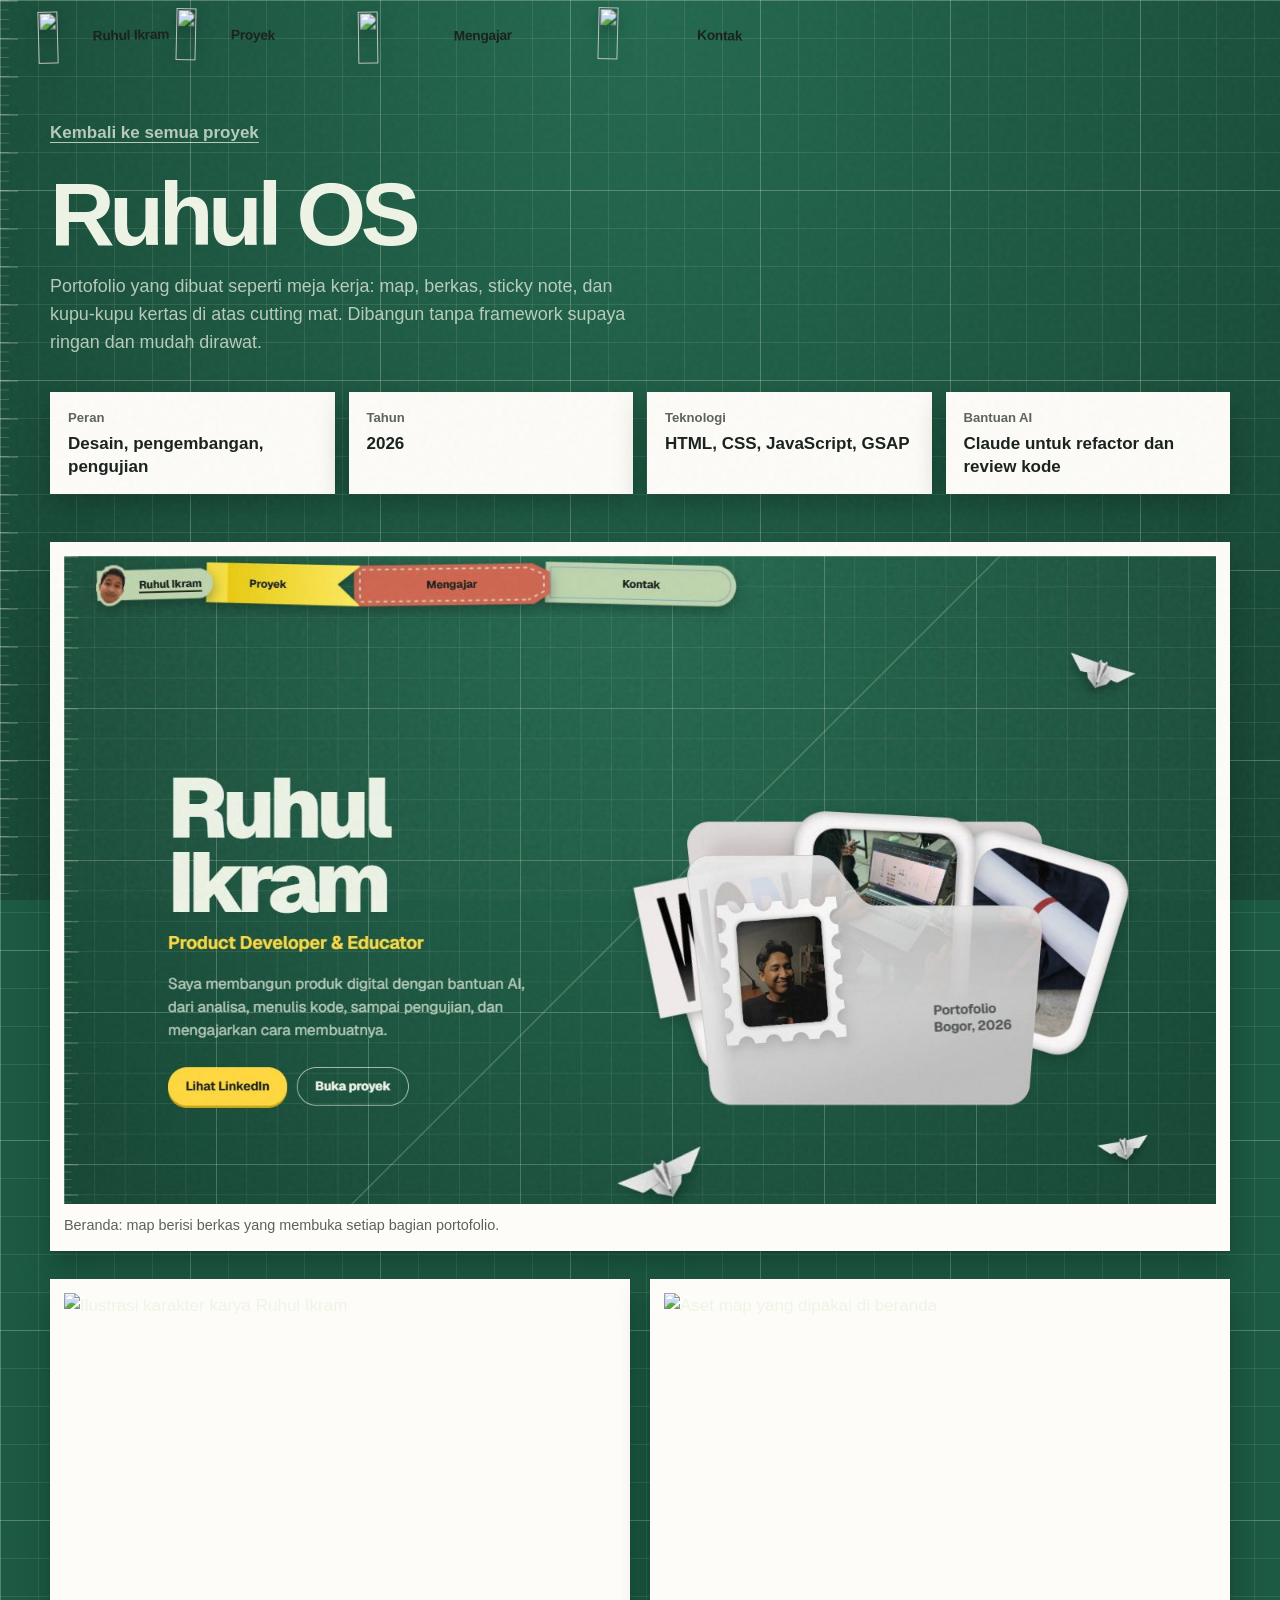
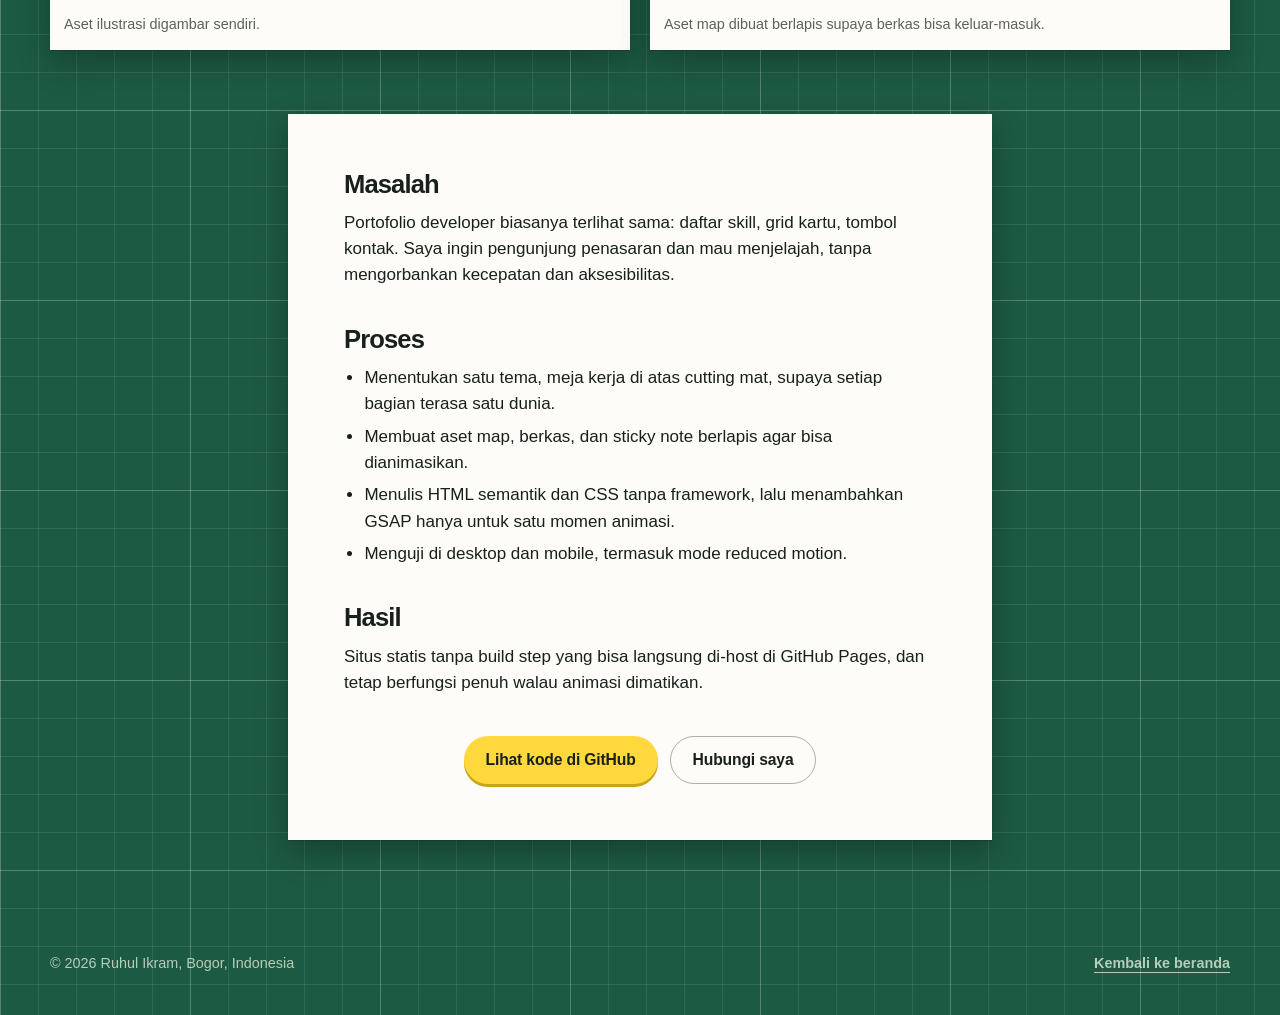
==== projects/ruhul-os.html @ aa8a931b "feat: redesign portfolio as green cutting-mat desk Indonesian copy, Product Developer & Educator pos" ====
<!doctype html>
<html lang="id">

<!--
  TEMPLATE HALAMAN PROYEK
  Untuk proyek baru: salin file ini jadi projects/nama-proyek.html, lalu ganti
  judul, fakta, media, dan cerita. Video: pakai iframe YouTube (contoh di bawah).
-->

<head>
  <meta charset="utf-8" />
  <meta name="viewport" content="width=device-width, initial-scale=1" />
  <title>Ruhul OS | Ruhul Ikram</title>
  <meta name="description"
    content="Studi kasus Ruhul OS: portofolio berbentuk meja kerja interaktif, dibangun tanpa framework." />
  <meta name="theme-color" content="#1d5a43" />
  <link rel="canonical" href="https://ruhulikram.github.io/porto-ruhul/projects/ruhul-os.html" />
  <link rel="preload" href="../assets/fonts/geist-latin.woff2" as="font" type="font/woff2" crossorigin />
  <link rel="icon" type="image/webp" href="../assets/images/folder-ui/stamp.webp" />
  <link rel="stylesheet" href="../css/style.css" />
</head>

<body>
  <a class="skip-link" href="#main-content">Lewati ke konten</a>
  <div class="site-noise" aria-hidden="true"></div>

  <header class="site-header" id="siteHeader">
    <nav class="snote-stack" aria-label="Navigasi utama">
      <a class="snote-link snote-link--identity" href="../index.html">
        <img src="../assets/images/snote/snote-1.webp" alt="" width="488" height="172" />
        <span class="snote-label">Ruhul Ikram</span>
      </a>
      <a class="snote-link snote-link--journey" href="../index.html#proyek">
        <img src="../assets/images/snote/snote-2.webp" alt="" width="544" height="147" />
        <span class="snote-label">Proyek</span>
      </a>
      <a class="snote-link snote-link--work" href="../index.html#mengajar">
        <img src="../assets/images/snote/snote-3.webp" alt="" width="600" height="125" />
        <span class="snote-label">Mengajar</span>
      </a>
      <a class="snote-link snote-link--contact" href="../index.html#kontak">
        <img src="../assets/images/snote/snote-4.webp" alt="" width="599" height="128" />
        <span class="snote-label">Kontak</span>
      </a>
    </nav>
  </header>

  <main id="main-content" class="case">
    <div class="container">
      <a class="case-back" href="../index.html#proyek">Kembali ke semua proyek</a>

      <h1 class="case-title">Ruhul OS</h1>
      <p class="case-lead">
        Portofolio yang dibuat seperti meja kerja: map, berkas, sticky note, dan
        kupu-kupu kertas di atas cutting mat. Dibangun tanpa framework supaya
        ringan dan mudah dirawat.
      </p>

      <dl class="case-facts">
        <div>
          <dt>Peran</dt>
          <dd>Desain, pengembangan, pengujian</dd>
        </div>
        <div>
          <dt>Tahun</dt>
          <dd>2026</dd>
        </div>
        <div>
          <dt>Teknologi</dt>
          <dd>HTML, CSS, JavaScript, GSAP</dd>
        </div>
        <div>
          <dt>Bantuan AI</dt>
          <dd>Claude untuk refactor dan review kode</dd>
        </div>
      </dl>

      <!-- Video showcase. Ganti <img> dengan iframe YouTube, contoh:
      <iframe src="https://www.youtube-nocookie.com/embed/VIDEO_ID" title="Video showcase Ruhul OS"
        allow="accelerometer; autoplay; encrypted-media; picture-in-picture" allowfullscreen loading="lazy"></iframe>
      -->
      <figure class="case-media">
        <img src="../assets/images/projects/ruhul-os.jpg" alt="Beranda Ruhul OS dengan map interaktif di atas cutting mat"
          width="1440" height="900" />
        <figcaption>Beranda: map berisi berkas yang membuka setiap bagian portofolio.</figcaption>
      </figure>

      <!-- Mockup tambahan: salin <figure> di bawah sesuai kebutuhan. -->
      <div class="case-gallery">
        <figure class="case-media">
          <img src="../assets/images/projects/photo-utama.webp" alt="Ilustrasi karakter karya Ruhul Ikram" width="1200"
            height="1200" loading="lazy" />
          <figcaption>Aset ilustrasi digambar sendiri.</figcaption>
        </figure>
        <figure class="case-media">
          <img src="../assets/images/folder-ui/folder-front.webp" alt="Aset map yang dipakai di beranda" width="892"
            height="626" loading="lazy" />
          <figcaption>Aset map dibuat berlapis supaya berkas bisa keluar-masuk.</figcaption>
        </figure>
      </div>

      <article class="case-story">
        <h2>Masalah</h2>
        <p>
          Portofolio developer biasanya terlihat sama: daftar skill, grid kartu,
          tombol kontak. Saya ingin pengunjung penasaran dan mau menjelajah,
          tanpa mengorbankan kecepatan dan aksesibilitas.
        </p>

        <h2>Proses</h2>
        <ul>
          <li>Menentukan satu tema, meja kerja di atas cutting mat, supaya setiap bagian terasa satu dunia.</li>
          <li>Membuat aset map, berkas, dan sticky note berlapis agar bisa dianimasikan.</li>
          <li>Menulis HTML semantik dan CSS tanpa framework, lalu menambahkan GSAP hanya untuk satu momen animasi.</li>
          <li>Menguji di desktop dan mobile, termasuk mode reduced motion.</li>
        </ul>

        <h2>Hasil</h2>
        <p>
          Situs statis tanpa build step yang bisa langsung di-host di GitHub
          Pages, dan tetap berfungsi penuh walau animasi dimatikan.
        </p>

        <div class="case-actions">
          <a class="button button--primary" href="https://github.com/ruhulikram/porto-ruhul" target="_blank"
            rel="noopener noreferrer">Lihat kode di GitHub</a>
          <a class="button button--ghost-ink" href="../index.html#kontak">Hubungi saya</a>
        </div>
      </article>
    </div>
  </main>

  <footer class="site-footer">
    <div class="container footer-row">
      <p>&copy; 2026 Ruhul Ikram, Bogor, Indonesia</p>
      <a href="../index.html">Kembali ke beranda</a>
    </div>
  </footer>
</body>

</html>
---- css/style.css ----
@font-face {
  font-family: "Geist";
  src: url("../assets/fonts/geist-latin.woff2") format("woff2");
  font-style: normal;
  font-weight: 400 900;
  font-display: swap;
}

/* One theme: everything sits on a green self-healing cutting mat. */
:root {
  --mat: #1d5a43;
  --mat-deep: #164735;
  --mat-line: rgba(226, 240, 214, 0.1);
  --mat-line-strong: rgba(226, 240, 214, 0.2);
  --chalk: #eef4e6;
  --chalk-soft: rgba(238, 244, 230, 0.74);
  --paper: #fdfcf8;
  --kraft: #e7c98f;
  --ink: #18201c;
  --ink-soft: rgba(24, 32, 28, 0.7);
  --yellow: #ffd83d;
  --coral: #ff8f7a;
  --green: #9fe3bd;
  --lavender: #c9c0ff;
  --font: "Geist", "Helvetica Neue", Arial, sans-serif;
  --ease-out: cubic-bezier(0.22, 1, 0.36, 1);
  --ease-spring: cubic-bezier(0.34, 1.56, 0.64, 1);
  --shadow-paper: 0 1px 1px rgba(0, 0, 0, 0.12), 0 12px 28px rgba(5, 25, 17, 0.35);
  --cm: 38px;
}

*,
*::before,
*::after {
  box-sizing: border-box;
  margin: 0;
  padding: 0;
}

html {
  scroll-behavior: smooth;
  scroll-padding-top: 96px;
}

body {
  min-width: 320px;
  color: var(--chalk);
  background-color: var(--mat);
  background-image:
    linear-gradient(var(--mat-line-strong) 1px, transparent 1px),
    linear-gradient(90deg, var(--mat-line-strong) 1px, transparent 1px),
    linear-gradient(var(--mat-line) 1px, transparent 1px),
    linear-gradient(90deg, var(--mat-line) 1px, transparent 1px),
    radial-gradient(ellipse at 50% 0%, #22694f, var(--mat-deep) 90%);
  background-size:
    calc(var(--cm) * 5) calc(var(--cm) * 5),
    calc(var(--cm) * 5) calc(var(--cm) * 5),
    var(--cm) var(--cm),
    var(--cm) var(--cm),
    100% 100%;
  background-attachment: scroll, scroll, scroll, scroll, fixed;
  font-family: var(--font);
  font-size: 1.0625rem;
  line-height: 1.55;
  overflow-x: hidden;
  -webkit-font-smoothing: antialiased;
}

/* Ruler ticks along the left edge of the mat */
body::before {
  content: "";
  position: fixed;
  inset: 0 auto 0 0;
  z-index: 1;
  width: 18px;
  pointer-events: none;
  background-image:
    linear-gradient(var(--mat-line-strong) 2px, transparent 2px),
    linear-gradient(var(--mat-line-strong) 1px, transparent 1px);
  background-size:
    18px var(--cm),
    9px calc(var(--cm) / 4);
  background-repeat: repeat-y;
}

::selection {
  color: var(--ink);
  background: var(--yellow);
}

a {
  color: inherit;
}

img {
  display: block;
  max-width: 100%;
  height: auto;
}

ul,
ol {
  list-style: none;
}

:focus-visible {
  outline: 3px solid var(--yellow);
  outline-offset: 4px;
  border-radius: 6px;
}

.skip-link {
  position: fixed;
  top: 12px;
  left: 12px;
  z-index: 1000;
  padding: 10px 14px;
  color: var(--ink);
  background: var(--yellow);
  border-radius: 8px;
  font-weight: 700;
  transform: translateY(-160%);
}

.skip-link:focus {
  transform: none;
}

.site-noise {
  position: fixed;
  inset: 0;
  z-index: 999;
  pointer-events: none;
  opacity: 0.05;
  background-image: url("data:image/svg+xml,%3Csvg viewBox='0 0 180 180' xmlns='http://www.w3.org/2000/svg'%3E%3Cfilter id='n'%3E%3CfeTurbulence type='fractalNoise' baseFrequency='.92' numOctaves='3' stitchTiles='stitch'/%3E%3C/filter%3E%3Crect width='100%25' height='100%25' filter='url(%23n)' opacity='.9'/%3E%3C/svg%3E");
}

.container {
  width: min(100% - 48px, 1180px);
  margin-inline: auto;
}

/* Buttons */
.button {
  display: inline-flex;
  align-items: center;
  justify-content: center;
  min-height: 48px;
  padding: 0 22px;
  border-radius: 999px;
  font-size: 0.98rem;
  font-weight: 720;
  letter-spacing: -0.01em;
  text-decoration: none;
  transition:
    transform 260ms var(--ease-spring),
    background-color 200ms ease;
}

.button:hover {
  transform: translateY(-2px);
}

.button:active {
  transform: translateY(0) scale(0.98);
}

.button--primary {
  color: var(--ink);
  background: var(--yellow);
  box-shadow: 0 3px 0 #c9a514;
}

.button--ghost {
  color: var(--chalk);
  border: 1.5px solid var(--chalk-soft);
}

.button--ghost:hover {
  background: rgba(238, 244, 230, 0.1);
}

.button--ink {
  color: var(--paper);
  background: var(--ink);
}

.button--ghost-ink {
  color: var(--ink);
  border: 1.5px solid rgba(24, 32, 28, 0.35);
}

.tags {
  display: flex;
  flex-wrap: wrap;
  gap: 6px;
}

.tags>* {
  padding: 3px 10px;
  color: var(--ink);
  background: rgba(24, 32, 28, 0.07);
  border-radius: 999px;
  font-size: 0.78rem;
  font-weight: 650;
}

/* Sticky-note navigation, stuck along the top edge of the mat */
.site-header {
  position: fixed;
  top: 10px;
  left: clamp(20px, 3vw, 40px);
  z-index: 100;
  transition: transform 520ms cubic-bezier(0.76, 0, 0.24, 1);
}

.site-header.is-hidden {
  transform: translateY(-140%);
}

.snote-stack {
  display: flex;
  align-items: center;
}

.snote-link {
  --note-rotate: 0deg;
  position: relative;
  display: block;
  height: 52px;
  color: var(--ink);
  text-decoration: none;
  transform: rotate(var(--note-rotate));
  transition: transform 380ms var(--ease-spring);
}

.snote-link+.snote-link {
  margin-left: -10px;
}

.snote-link img {
  width: auto;
  height: 100%;
  max-width: none;
  pointer-events: none;
  user-select: none;
  filter: drop-shadow(0 6px 8px rgba(5, 25, 17, 0.4));
}

.snote-link:hover,
.snote-link:focus-visible {
  z-index: 5;
  transform: translateY(4px) rotate(0deg);
}

.snote-link:focus-visible {
  outline: 0;
}

.snote-link:focus-visible .snote-label {
  outline: 3px solid var(--ink);
  outline-offset: 3px;
}

.snote-label {
  position: absolute;
  top: 50%;
  right: 10%;
  left: 10%;
  font-size: 0.86rem;
  font-weight: 800;
  line-height: 1;
  letter-spacing: -0.02em;
  text-align: center;
  white-space: nowrap;
  transform: translateY(-50%);
}

.snote-link[aria-current="true"] .snote-label {
  text-decoration: underline;
  text-decoration-thickness: 2px;
  text-underline-offset: 4px;
}

.snote-link--identity {
  --note-rotate: -1.5deg;
  z-index: 4;
}

.snote-link--identity .snote-label {
  left: 32%;
  right: 6%;
}

.snote-link--journey {
  --note-rotate: 1.2deg;
  z-index: 3;
}

.snote-link--journey .snote-label {
  right: 26%;
  left: 6%;
}

.snote-link--work {
  --note-rotate: -0.8deg;
  z-index: 2;
}

.snote-link--contact {
  --note-rotate: 1.4deg;
  z-index: 1;
}

/* Hero */
.hero {
  position: relative;
  min-height: max(100svh, 680px);
  padding: 120px max(24px, calc((100% - 1180px) / 2)) 64px;
  display: grid;
  grid-template-columns: minmax(0, 0.9fr) minmax(0, 1.1fr);
  align-items: center;
  gap: clamp(24px, 4vw, 64px);
  overflow: hidden;
  isolation: isolate;
}

/* The 45-degree guide every cutting mat has */
.hero::after {
  content: "";
  position: absolute;
  inset: 0;
  z-index: -1;
  background: linear-gradient(135deg,
      transparent calc(50% - 1px),
      var(--mat-line-strong) calc(50% - 1px),
      var(--mat-line-strong) calc(50% + 1px),
      transparent calc(50% + 1px));
  pointer-events: none;
}

.hero-copy {
  position: relative;
  z-index: 20;
}

.hero h1 {
  font-size: clamp(1.15rem, 1.6vw, 1.4rem);
  font-weight: 650;
  line-height: 1.3;
  letter-spacing: -0.01em;
  color: var(--yellow);
}

.hero-name {
  display: block;
  margin-bottom: 14px;
  color: var(--chalk);
  font-size: clamp(3.2rem, 7.4vw, 6.6rem);
  font-weight: 860;
  line-height: 0.88;
  letter-spacing: -0.06em;
}

.hero-lead {
  max-width: 30rem;
  margin-top: 22px;
  color: var(--chalk-soft);
  font-size: clamp(1.05rem, 1.3vw, 1.2rem);
  text-wrap: pretty;
}

.hero-actions {
  margin-top: 32px;
  display: flex;
  flex-wrap: wrap;
  gap: 12px;
}

.folder-stage {
  position: relative;
  z-index: 10;
  display: grid;
  place-items: center;
  padding: 8% 14% 0;
  perspective: 1200px;
}

.folder-asset {
  position: relative;
  width: 100%;
  max-width: 620px;
  aspect-ratio: 460 / 380;
  transform-style: preserve-3d;
  transform-origin: center 70%;
}

.folder-layer {
  position: absolute;
  display: block;
  pointer-events: none;
  user-select: none;
}

.folder-back-img {
  z-index: 1;
  bottom: 12%;
  left: 0;
  width: 100%;
}

.folder-files-layer {
  position: absolute;
  inset: 0;
  z-index: 3;
}

.asset-file {
  position: absolute;
  display: block;
  user-select: none;
}

.asset-file img {
  width: 100%;
  pointer-events: none;
  filter: drop-shadow(2px 5px 9px rgba(5, 25, 17, 0.3));
}

.file-empty {
  z-index: 2;
  bottom: 9%;
  left: -9%;
  width: 55%;
}

.file-interactive {
  transition: transform 520ms var(--ease-spring);
}

.file-interactive:hover,
.file-interactive:focus-visible {
  z-index: 12;
}

.file-interactive:focus-visible {
  border-radius: 24%;
}

.file-work {
  z-index: 3;
  top: 19%;
  left: -30%;
  width: 75%;
  transform: rotate(-14deg);
}

.file-work:hover,
.file-work:focus-visible {
  transform: rotate(-7deg) translateY(-30px) scale(1.07);
}

.file-studies {
  z-index: 4;
  top: 11%;
  right: -19%;
  width: 48%;
  transform: rotate(17deg);
}

.file-studies:hover,
.file-studies:focus-visible {
  transform: rotate(9deg) translateY(-31px) scale(1.08);
}

.file-project {
  z-index: 5;
  top: 1%;
  left: 29%;
  width: 51%;
  transform: rotate(3deg);
}

.file-project:hover,
.file-project:focus-visible {
  transform: rotate(0deg) translateY(-34px) scale(1.08);
}

.file-bubble {
  position: absolute;
  top: -10px;
  left: 50%;
  z-index: 30;
  padding: 9px 13px;
  display: grid;
  color: var(--ink);
  background: var(--yellow);
  border-radius: 12px;
  box-shadow: 0 10px 24px rgba(5, 25, 17, 0.35);
  white-space: nowrap;
  opacity: 0;
  pointer-events: none;
  transform: translate(-50%, -90%) scale(0.8);
  transition:
    opacity 200ms ease,
    transform 340ms var(--ease-spring);
}

.file-bubble strong {
  font-size: 0.85rem;
  line-height: 1.2;
}

.file-bubble small {
  color: var(--ink-soft);
  font-size: 0.72rem;
}

.file-interactive:hover .file-bubble,
.file-interactive:focus-visible .file-bubble {
  opacity: 1;
  transform: translate(-50%, -100%) scale(1);
}

.folder-front-img {
  z-index: 6;
  bottom: 0;
  left: 0;
  width: 100%;
}

.stamp-layer {
  position: absolute;
  z-index: 8;
  bottom: 20%;
  left: 8%;
  width: 37%;
  pointer-events: none;
}

.stamp-img {
  width: 100%;
  filter: drop-shadow(2px 5px 8px rgba(20, 18, 13, 0.18));
}

.folder-label {
  position: absolute;
  z-index: 9;
  right: 9%;
  bottom: 24%;
  color: var(--ink-soft);
  font-size: clamp(0.8rem, 1.3vw, 1.05rem);
  font-weight: 700;
  line-height: 1.25;
  letter-spacing: -0.02em;
  transform: rotate(-2deg);
}

/* Paper butterflies */
.paper-butterfly {
  position: absolute;
  z-index: 16;
  aspect-ratio: 2324 / 1232;
  pointer-events: none;
  transform: translate(-50%, -50%);
  transform-style: preserve-3d;
}

.paper-butterfly--primary {
  top: 16%;
  left: 90%;
  width: clamp(4.5rem, 7vw, 7rem);
}

.paper-butterfly--drift {
  top: 86%;
  left: 52%;
  width: clamp(5rem, 8vw, 8rem);
}

.paper-butterfly--dart {
  top: 82%;
  left: 92%;
  width: clamp(4rem, 6vw, 6rem);
}

.paper-butterfly__form {
  position: absolute;
  inset: 0;
  perspective: 700px;
  transform-style: preserve-3d;
}

.paper-butterfly__wing,
.paper-butterfly__body {
  position: absolute;
  user-select: none;
  filter: drop-shadow(0 8px 7px rgba(5, 25, 17, 0.35));
  backface-visibility: hidden;
}

.paper-butterfly__wing {
  top: 0;
  width: 50%;
  height: 100%;
  object-fit: contain;
}

.paper-butterfly__wing--left {
  left: 0;
  z-index: 1;
  transform: rotateZ(-16deg) rotateY(16deg);
  transform-origin: 100% 50%;
}

.paper-butterfly__wing--right {
  left: 50%;
  z-index: 2;
  transform: rotateZ(16deg) rotateY(-16deg);
  transform-origin: 0% 50%;
}

.paper-butterfly__body {
  z-index: 3;
  width: 19.36%;
  left: 50%;
  top: 50%;
  transform: translate(-50%, -48%) translateZ(9px);
}

.paper-butterfly__shadow {
  position: absolute;
  bottom: 2%;
  left: 50%;
  width: 62%;
  height: 11%;
  background: rgba(5, 25, 17, 0.4);
  border-radius: 50%;
  filter: blur(9px);
  transform: translateX(-50%) rotate(-5deg);
}

/* Sections */
.section {
  position: relative;
  padding-block: clamp(72px, 10vw, 128px);
}

.section-head {
  max-width: 40rem;
  margin-bottom: clamp(32px, 5vw, 56px);
}

.section-head h2 {
  font-size: clamp(2.3rem, 5vw, 4rem);
  font-weight: 850;
  line-height: 0.95;
  letter-spacing: -0.05em;
  text-wrap: balance;
}

.section-head p {
  margin-top: 16px;
  color: var(--chalk-soft);
  text-wrap: pretty;
}

/* Process: four sticky notes, in order */
.process {
  display: grid;
  grid-template-columns: repeat(4, minmax(0, 1fr));
  gap: clamp(14px, 2vw, 24px);
  counter-reset: step;
}

.process-note {
  position: relative;
  min-height: 230px;
  padding: 26px 22px 24px;
  color: var(--ink);
  background: var(--note, var(--yellow));
  box-shadow: var(--shadow-paper);
  counter-increment: step;
}

.process-note:nth-child(odd) {
  transform: rotate(-1.2deg);
}

.process-note:nth-child(even) {
  transform: rotate(1deg) translateY(10px);
}

.process-note::before {
  content: counter(step);
  display: block;
  margin-bottom: 18px;
  font-size: 2.6rem;
  font-weight: 860;
  line-height: 1;
  letter-spacing: -0.06em;
  opacity: 0.35;
}

.process-note h3 {
  font-size: 1.3rem;
  font-weight: 800;
  line-height: 1.1;
  letter-spacing: -0.03em;
}

.process-note p {
  margin-top: 10px;
  color: var(--ink-soft);
  font-size: 0.95rem;
  line-height: 1.5;
}

.process-note--yellow {
  --note: var(--yellow);
}

.process-note--green {
  --note: var(--green);
}

.process-note--coral {
  --note: var(--coral);
}

.process-note--lavender {
  --note: var(--lavender);
}

/* Projects: kraft folders with a paper sheet clipped in */
.project-grid {
  display: grid;
  grid-template-columns: repeat(2, minmax(0, 1fr));
  gap: clamp(28px, 4vw, 44px) clamp(20px, 3vw, 32px);
}

.project-folder {
  position: relative;
  margin-top: 30px;
  display: flex;
  flex-direction: column;
  color: var(--ink);
  background: var(--kraft);
  border-radius: 4px 14px 14px 14px;
  box-shadow: var(--shadow-paper);
  text-decoration: none;
  transition: transform 360ms var(--ease-out);
}

a.project-folder:hover {
  transform: translateY(-6px) rotate(-0.4deg);
}

.project-folder--featured {
  grid-column: 1 / -1;
  display: grid;
  grid-template-columns: minmax(0, 1.3fr) minmax(0, 1fr);
  align-items: center;
}

.project-tab {
  position: absolute;
  bottom: 100%;
  left: 0;
  padding: 7px 18px 5px;
  background: var(--kraft);
  border-radius: 10px 10px 0 0;
  font-size: 0.8rem;
  font-weight: 750;
}

.project-sheet {
  display: block;
  margin: 18px 18px 0;
  padding: 10px;
  background: var(--paper);
  box-shadow: 0 2px 6px rgba(60, 40, 10, 0.2);
  transform: rotate(-1deg);
  transition: transform 360ms var(--ease-out);
}

.project-folder--featured .project-sheet {
  margin: 22px 0 22px 22px;
}

a.project-folder:hover .project-sheet {
  transform: rotate(0.6deg) translateY(-4px);
}

.project-sheet img {
  width: 100%;
  aspect-ratio: 16 / 10;
  object-fit: cover;
  object-position: top;
}

.project-sheet--empty {
  aspect-ratio: 16 / 10;
  display: grid;
  place-items: center;
  color: rgba(24, 32, 28, 0.45);
  background:
    repeating-linear-gradient(-45deg,
      transparent 0 10px,
      rgba(24, 32, 28, 0.05) 10px 20px),
    var(--paper);
  font-size: 0.9rem;
  font-weight: 650;
}

.project-body {
  display: flex;
  flex: 1;
  flex-direction: column;
  padding: 22px 24px 24px;
}

.project-folder--featured .project-body {
  padding: 32px clamp(24px, 3vw, 44px);
}

.project-body h3 {
  font-size: clamp(1.5rem, 2.4vw, 2.2rem);
  font-weight: 850;
  line-height: 1;
  letter-spacing: -0.045em;
}

.project-body>p {
  margin-top: 10px;
  color: var(--ink-soft);
  font-size: 0.98rem;
}

.project-meta {
  margin-top: auto;
  padding-top: 20px;
  display: flex;
  flex-wrap: wrap;
  align-items: center;
  justify-content: space-between;
  gap: 12px;
}

.project-open {
  font-size: 0.92rem;
  font-weight: 750;
  text-decoration: underline;
  text-decoration-thickness: 2px;
  text-underline-offset: 4px;
}

.project-folder.is-pending {
  opacity: 0.78;
}

.project-folder.is-pending .project-open {
  text-decoration: none;
  color: var(--ink-soft);
}

/* Teaching */
.teach {
  display: grid;
  grid-template-columns: minmax(0, 1fr) minmax(0, 1fr);
  align-items: center;
  gap: clamp(32px, 6vw, 80px);
}

/* Index card: ruled lines and a red header line */
.index-card {
  max-width: 30rem;
  padding: 30px 26px 10px;
  color: var(--ink);
  background: var(--paper);
  border-top: 22px solid var(--paper);
  box-shadow: var(--shadow-paper), inset 0 2px 0 #e86a5a;
  transform: rotate(-0.8deg);
}

.index-card li {
  padding: 12px 0;
  display: flex;
  flex-direction: column;
  border-bottom: 1px solid #b9d4ec;
}

.index-card strong {
  font-size: 1.05rem;
  font-weight: 780;
  letter-spacing: -0.02em;
}

.index-card span {
  color: var(--ink-soft);
  font-size: 0.9rem;
}

.index-card .is-placeholder {
  opacity: 0.45;
}

.polaroids {
  position: relative;
  min-height: 600px;
}

.polaroid {
  position: absolute;
  width: min(58%, 260px);
  padding: 12px 12px 0;
  background: var(--paper);
  box-shadow: var(--shadow-paper);
}

.polaroid:nth-child(1) {
  top: 0;
  left: 4%;
  transform: rotate(-6deg);
}

.polaroid:nth-child(2) {
  top: 8%;
  right: 2%;
  z-index: 2;
  transform: rotate(5deg);
}

.polaroid:nth-child(3) {
  bottom: 0;
  left: 6%;
  z-index: 3;
  transform: rotate(-2deg);
}

/* Masking tape on each photo */
.polaroid::before {
  content: "";
  position: absolute;
  top: -12px;
  left: 50%;
  width: 84px;
  height: 24px;
  background: rgba(255, 244, 196, 0.75);
  transform: translateX(-50%) rotate(-3deg);
}

.polaroid-photo,
.polaroid img {
  display: block;
  width: 100%;
  aspect-ratio: 1;
  object-fit: cover;
  background:
    repeating-linear-gradient(-45deg,
      transparent 0 10px,
      rgba(24, 32, 28, 0.06) 10px 20px),
    #dfe3dc;
}

.polaroid figcaption {
  padding: 10px 2px 14px;
  color: var(--ink);
  font-size: 0.95rem;
  font-weight: 700;
  letter-spacing: -0.02em;
}

/* Journey: a ruler with paper slips laid along it */
.ruler {
  position: relative;
  padding-left: 0;
}

.ruler::before {
  content: "";
  position: absolute;
  top: 0;
  bottom: 0;
  left: 150px;
  width: 26px;
  background:
    linear-gradient(rgba(24, 32, 28, 0.55) 2px, transparent 2px) 0 0 / 14px 38px repeat-y,
    linear-gradient(rgba(24, 32, 28, 0.35) 1px, transparent 1px) 0 0 / 8px 9.5px repeat-y,
    #f4efd7;
  border-radius: 3px;
  box-shadow: var(--shadow-paper);
}

.ruler-item {
  position: relative;
  display: grid;
  grid-template-columns: 150px minmax(0, 1fr);
  align-items: start;
}

.ruler-item+.ruler-item {
  margin-top: 28px;
}

.ruler-item time {
  padding: 18px 24px 0 0;
  white-space: nowrap;
  color: var(--yellow);
  font-size: 0.95rem;
  font-weight: 750;
  text-align: right;
}

.slip {
  max-width: 40rem;
  margin-left: 52px;
  padding: 20px 24px 22px;
  color: var(--ink);
  background: var(--paper);
  box-shadow: var(--shadow-paper);
}

.ruler-item:nth-child(even) .slip {
  transform: rotate(0.5deg);
}

.ruler-item:nth-child(odd) .slip {
  transform: rotate(-0.4deg);
}

.slip h3 {
  font-size: 1.3rem;
  font-weight: 800;
  line-height: 1.15;
  letter-spacing: -0.03em;
}

.slip-org {
  margin-top: 2px;
  color: var(--ink-soft);
  font-size: 0.9rem;
  font-weight: 600;
}

.slip p:not(.slip-org) {
  margin-top: 10px;
  font-size: 0.98rem;
}

.slip .tags {
  margin-top: 14px;
}

/* Contact: a letter on the mat */
.letter {
  position: relative;
  max-width: 820px;
  margin-inline: auto;
  padding: clamp(32px, 6vw, 64px);
  color: var(--ink);
  background: var(--paper);
  box-shadow: var(--shadow-paper);
  transform: rotate(-0.6deg);
}

.letter::before {
  content: "";
  position: absolute;
  top: -14px;
  left: 50%;
  width: 120px;
  height: 28px;
  background: rgba(255, 216, 61, 0.8);
  transform: translateX(-50%) rotate(2deg);
}

.letter h2 {
  max-width: 16ch;
  font-size: clamp(2rem, 4.6vw, 3.6rem);
  font-weight: 850;
  line-height: 0.98;
  letter-spacing: -0.05em;
  text-wrap: balance;
}

.letter>p {
  margin-top: 16px;
  color: var(--ink-soft);
}

.letter-actions {
  margin-top: 28px;
  display: flex;
  flex-wrap: wrap;
  gap: 10px;
}

.socials {
  margin-top: 24px;
  display: flex;
  flex-wrap: wrap;
  gap: 18px;
}

.socials a {
  font-weight: 700;
  text-underline-offset: 4px;
}

.site-footer {
  padding: 32px 0 40px;
  color: var(--chalk-soft);
  font-size: 0.9rem;
}

.footer-row {
  display: flex;
  flex-wrap: wrap;
  justify-content: space-between;
  gap: 12px;
}

.footer-row a {
  font-weight: 650;
  text-underline-offset: 4px;
}

/* Case-study pages */
.case {
  padding: 120px 0 80px;
}

.case-back {
  display: inline-block;
  margin-bottom: 28px;
  color: var(--chalk-soft);
  font-weight: 650;
  text-underline-offset: 4px;
}

.case-title {
  font-size: clamp(2.8rem, 7vw, 5.6rem);
  font-weight: 860;
  line-height: 0.9;
  letter-spacing: -0.06em;
}

.case-lead {
  max-width: 38rem;
  margin-top: 18px;
  color: var(--chalk-soft);
  font-size: clamp(1.05rem, 1.4vw, 1.25rem);
}

.case-facts {
  margin-top: 36px;
  display: grid;
  grid-template-columns: repeat(4, minmax(0, 1fr));
  gap: 14px;
}

.case-facts div {
  padding: 16px 18px;
  color: var(--ink);
  background: var(--paper);
  box-shadow: var(--shadow-paper);
}

.case-facts dt {
  color: var(--ink-soft);
  font-size: 0.82rem;
  font-weight: 650;
}

.case-facts dd {
  margin-top: 4px;
  font-weight: 750;
  line-height: 1.35;
}

.case-media {
  margin-top: 48px;
  padding: 14px;
  background: var(--paper);
  box-shadow: var(--shadow-paper);
}

.case-media img,
.case-media iframe,
.case-media video {
  display: block;
  width: 100%;
  aspect-ratio: 16 / 9;
  border: 0;
  object-fit: cover;
  object-position: top;
}

.case-media figcaption {
  padding-top: 10px;
  color: var(--ink-soft);
  font-size: 0.9rem;
}

.case-gallery {
  margin-top: 28px;
  display: grid;
  grid-template-columns: repeat(2, minmax(0, 1fr));
  gap: 20px;
}

.case-gallery .case-media {
  margin-top: 0;
}

.case-story {
  max-width: 44rem;
  margin: 64px auto 0;
  padding: clamp(28px, 5vw, 56px);
  color: var(--ink);
  background: var(--paper);
  box-shadow: var(--shadow-paper);
}

.case-story h2 {
  font-size: 1.6rem;
  font-weight: 820;
  line-height: 1.1;
  letter-spacing: -0.035em;
}

.case-story h2:not(:first-child) {
  margin-top: 36px;
}

.case-story p,
.case-story ul {
  margin-top: 12px;
}

.case-story ul {
  padding-left: 1.2em;
  list-style: disc;
}

.case-story li+li {
  margin-top: 6px;
}

.case-actions {
  margin-top: 40px;
  display: flex;
  flex-wrap: wrap;
  justify-content: center;
  gap: 12px;
}

/* Responsive */
@media (max-width: 980px) {
  .hero {
    grid-template-columns: 1fr;
    padding-top: 110px;
    min-height: auto;
  }

  .folder-stage {
    max-width: 560px;
    width: 100%;
    margin-inline: auto;
  }

  .process {
    grid-template-columns: repeat(2, minmax(0, 1fr));
  }

  .project-folder--featured {
    grid-template-columns: 1fr;
  }

  .project-folder--featured .project-sheet {
    margin: 18px 18px 0;
  }

  .teach {
    grid-template-columns: 1fr;
  }

  .polaroids {
    max-width: 520px;
    width: 100%;
    margin-inline: auto;
  }

  .case-facts {
    grid-template-columns: repeat(2, minmax(0, 1fr));
  }
}

@media (max-width: 640px) {
  :root {
    --cm: 30px;
  }

  body {
    font-size: 1rem;
  }

  body::before {
    display: none;
  }

  .container {
    width: calc(100% - 32px);
  }

  .site-header {
    left: 8px;
  }

  .snote-link {
    height: 29px;
  }

  .snote-link+.snote-link {
    margin-left: -12px;
  }

  .paper-butterfly--primary {
    display: none;
  }

  .snote-link--identity {
    display: none;
  }

  .snote-label {
    font-size: 0.74rem;
  }

  .hero {
    padding: 84px 16px 48px;
  }

  .folder-stage {
    padding-inline: 12%;
  }

  .process,
  .project-grid,
  .case-gallery {
    grid-template-columns: 1fr;
  }

  .process-note {
    min-height: 0;
  }

  .process-note:nth-child(even) {
    transform: rotate(1deg);
  }

  .polaroids {
    min-height: 0;
    padding-top: 12px;
    display: grid;
    grid-template-columns: repeat(2, minmax(0, 1fr));
    gap: 24px 14px;
  }

  .polaroids .polaroid {
    position: relative;
    inset: auto;
    width: auto;
  }

  .polaroid:nth-child(3) {
    grid-column: 1 / -1;
    justify-self: center;
    width: 56%;
  }

  .ruler::before {
    left: 0;
    width: 18px;
  }

  .ruler-item {
    grid-template-columns: 1fr;
    padding-left: 34px;
  }

  .ruler-item time {
    padding: 0 0 8px;
    text-align: left;
  }

  .slip {
    margin-left: 0;
  }

  .case {
    padding-top: 90px;
  }
}

@media (prefers-reduced-motion: reduce) {

  *,
  *::before,
  *::after {
    scroll-behavior: auto !important;
    transition-duration: 0.01ms !important;
    animation-duration: 0.01ms !important;
  }
}

@media print {

  .site-header,
  .site-noise,
  .paper-butterfly {
    display: none;
  }

  body {
    color: #000;
    background: #fff;
  }
}
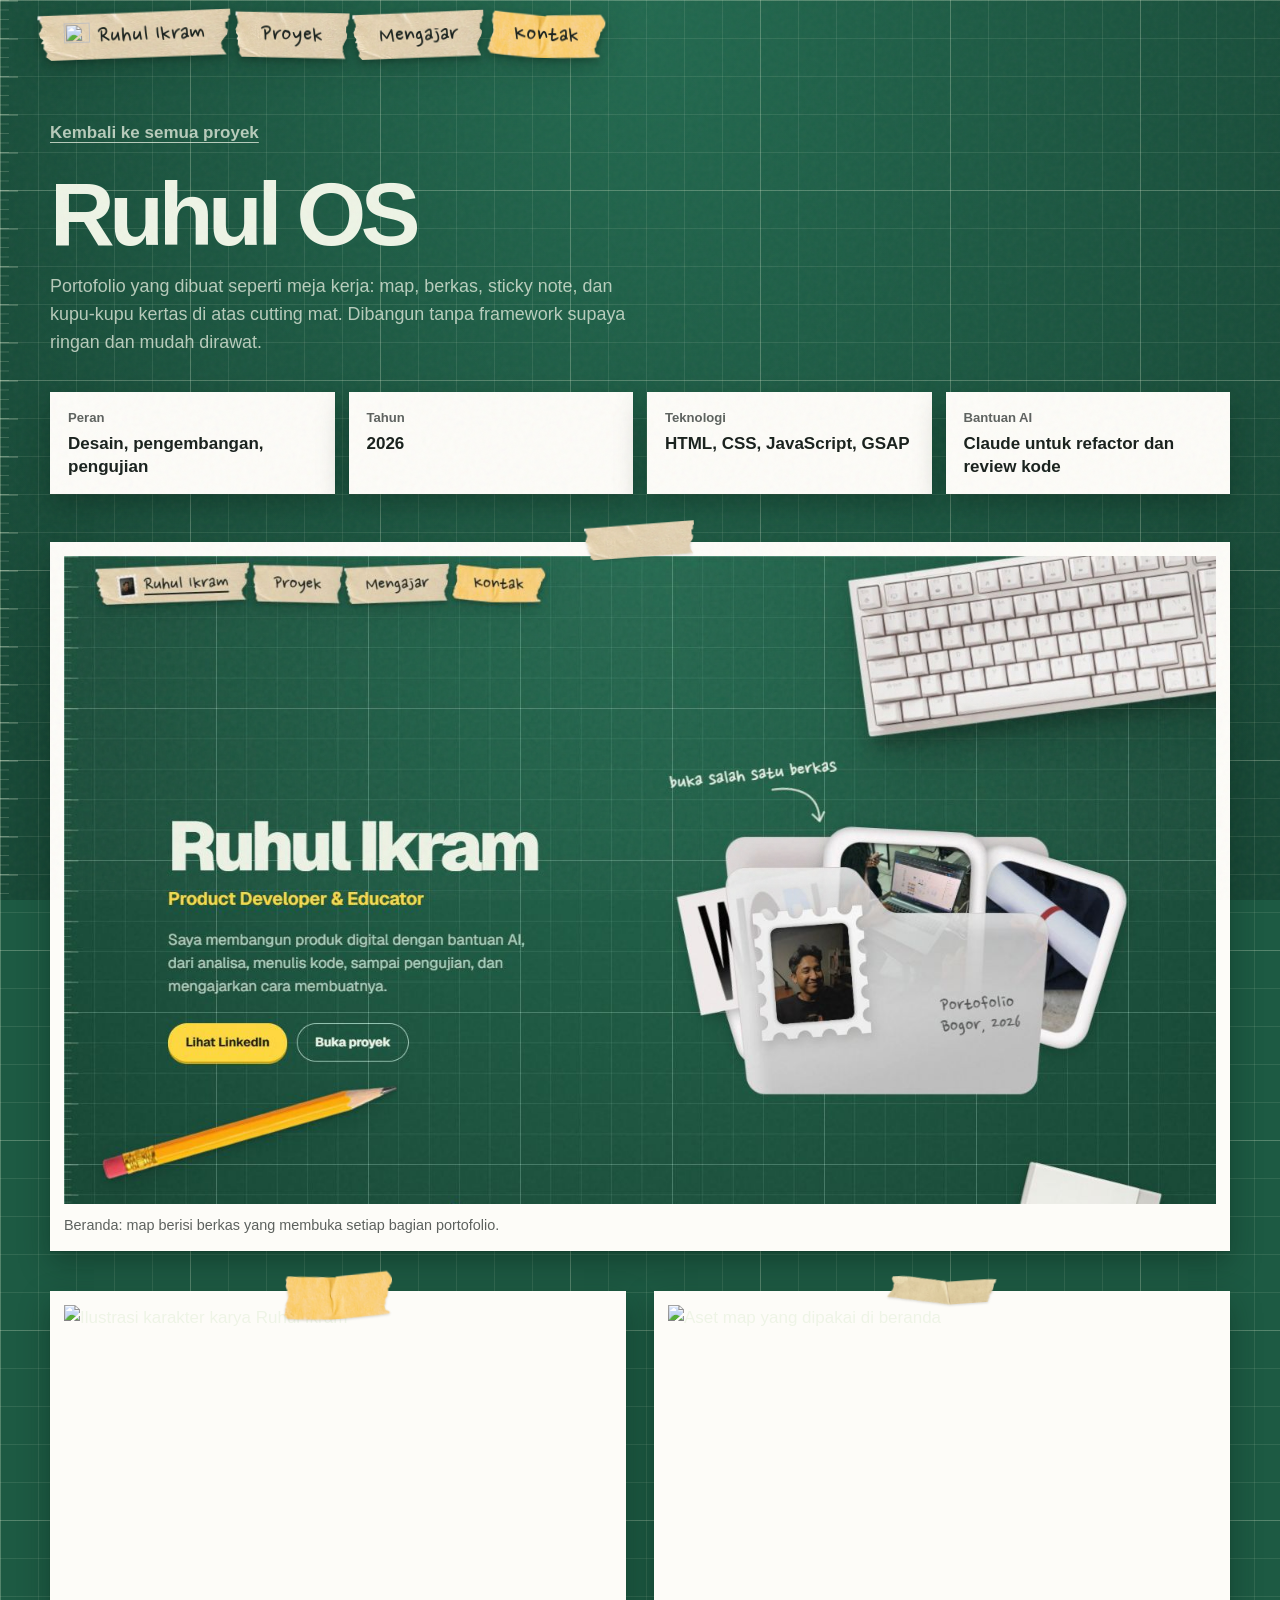
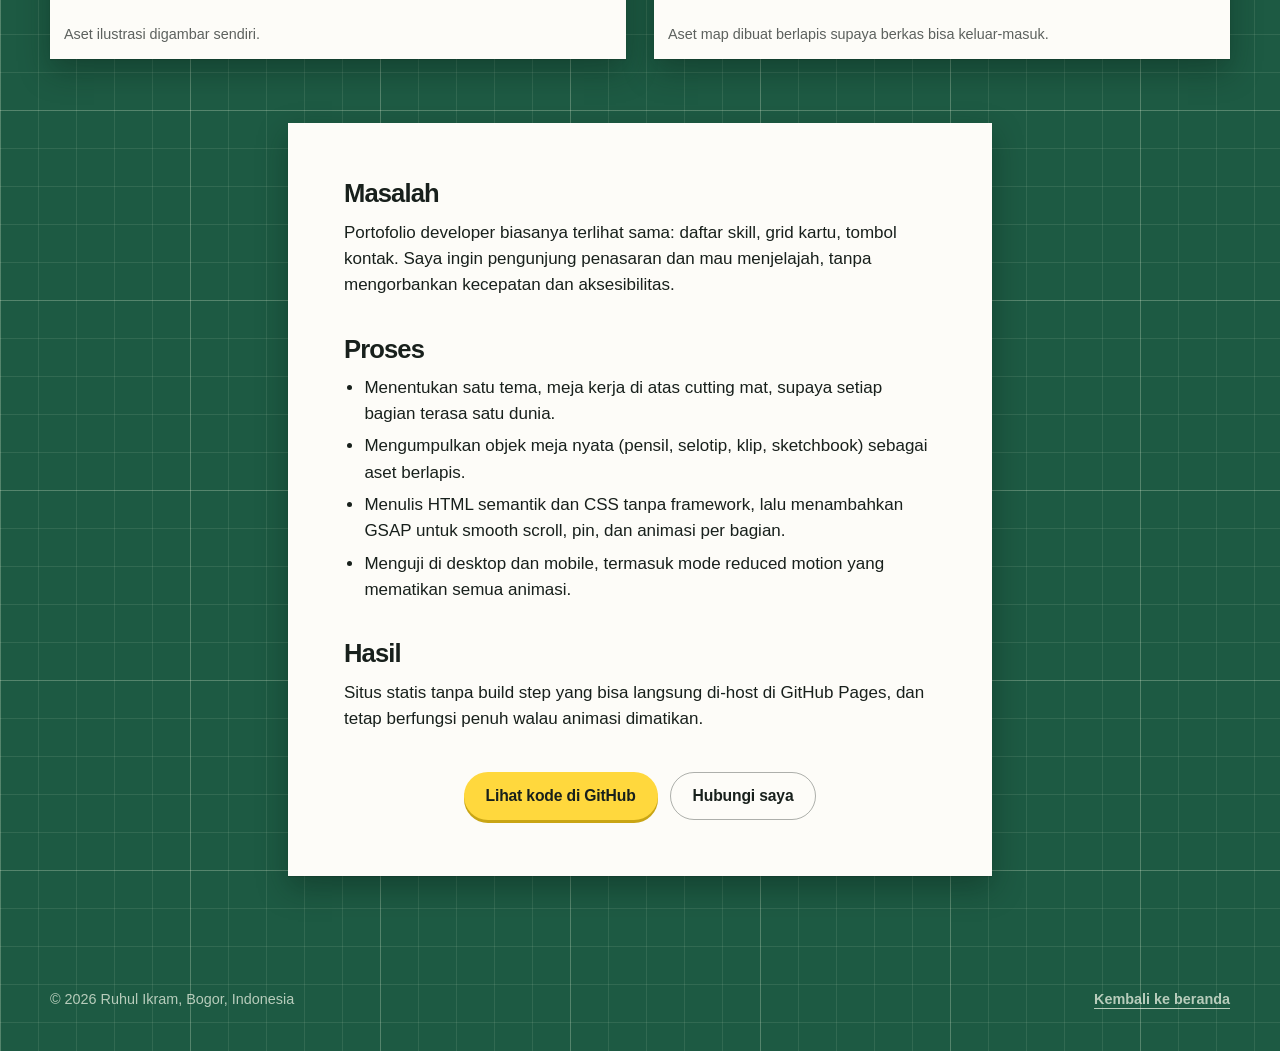
==== commit 167ba8c7: "feat: add GitHub Pages admin panel, ongoing project support, and cutting-mat desk props" ====
--- a/projects/ruhul-os.html
+++ b/projects/ruhul-os.html
@@ -16,6 +16,9 @@
   <meta name="theme-color" content="#1d5a43" />
   <link rel="canonical" href="https://ruhulikram.github.io/porto-ruhul/projects/ruhul-os.html" />
   <link rel="preload" href="../assets/fonts/geist-latin.woff2" as="font" type="font/woff2" crossorigin />
+  <link rel="preconnect" href="https://fonts.googleapis.com" />
+  <link rel="preconnect" href="https://fonts.gstatic.com" crossorigin />
+  <link href="https://fonts.googleapis.com/css2?family=Nanum+Pen+Script&display=swap" rel="stylesheet" />
   <link rel="icon" type="image/webp" href="../assets/images/folder-ui/stamp.webp" />
   <link rel="stylesheet" href="../css/style.css" />
 </head>
@@ -25,117 +28,123 @@
   <div class="site-noise" aria-hidden="true"></div>
 
   <header class="site-header" id="siteHeader">
-    <nav class="snote-stack" aria-label="Navigasi utama">
-      <a class="snote-link snote-link--identity" href="../index.html">
-        <img src="../assets/images/snote/snote-1.webp" alt="" width="488" height="172" />
-        <span class="snote-label">Ruhul Ikram</span>
+    <nav class="tape-nav" aria-label="Navigasi utama">
+      <a class="tape-link tape-link--identity" href="../index.html">
+        <img src="../assets/images/folder-ui/stamp.webp" alt="" width="262" height="299" />
+        <span class="tape-text">Ruhul Ikram</span>
       </a>
-      <a class="snote-link snote-link--journey" href="../index.html#proyek">
-        <img src="../assets/images/snote/snote-2.webp" alt="" width="544" height="147" />
-        <span class="snote-label">Proyek</span>
-      </a>
-      <a class="snote-link snote-link--work" href="../index.html#mengajar">
-        <img src="../assets/images/snote/snote-3.webp" alt="" width="600" height="125" />
-        <span class="snote-label">Mengajar</span>
-      </a>
-      <a class="snote-link snote-link--contact" href="../index.html#kontak">
-        <img src="../assets/images/snote/snote-4.webp" alt="" width="599" height="128" />
-        <span class="snote-label">Kontak</span>
-      </a>
+      <a class="tape-link" href="../index.html#proyek">Proyek</a>
+      <a class="tape-link" href="../index.html#mengajar">Mengajar</a>
+      <a class="tape-link tape-link--yellow" href="../index.html#kontak">Kontak</a>
     </nav>
   </header>
 
-  <main id="main-content" class="case">
-    <div class="container">
-      <a class="case-back" href="../index.html#proyek">Kembali ke semua proyek</a>
+  <div id="smooth-wrapper">
+    <div id="smooth-content" class="mat">
+      <main id="main-content" class="case">
+        <div class="container">
+          <a class="case-back" href="../index.html#proyek">Kembali ke semua proyek</a>
 
-      <h1 class="case-title">Ruhul OS</h1>
-      <p class="case-lead">
-        Portofolio yang dibuat seperti meja kerja: map, berkas, sticky note, dan
-        kupu-kupu kertas di atas cutting mat. Dibangun tanpa framework supaya
-        ringan dan mudah dirawat.
-      </p>
+          <h1 class="case-title">Ruhul OS</h1>
+          <p class="case-lead">
+            Portofolio yang dibuat seperti meja kerja: map, berkas, sticky note,
+            dan kupu-kupu kertas di atas cutting mat. Dibangun tanpa framework
+            supaya ringan dan mudah dirawat.
+          </p>
 
-      <dl class="case-facts">
-        <div>
-          <dt>Peran</dt>
-          <dd>Desain, pengembangan, pengujian</dd>
+          <dl class="case-facts">
+            <div>
+              <dt>Peran</dt>
+              <dd>Desain, pengembangan, pengujian</dd>
+            </div>
+            <div>
+              <dt>Tahun</dt>
+              <dd>2026</dd>
+            </div>
+            <div>
+              <dt>Teknologi</dt>
+              <dd>HTML, CSS, JavaScript, GSAP</dd>
+            </div>
+            <div>
+              <dt>Bantuan AI</dt>
+              <dd>Claude untuk refactor dan review kode</dd>
+            </div>
+          </dl>
+
+          <!-- Video showcase. Ganti <img> kedua dengan iframe YouTube, contoh:
+          <iframe src="https://www.youtube-nocookie.com/embed/VIDEO_ID" title="Video showcase Ruhul OS"
+            allow="accelerometer; autoplay; encrypted-media; picture-in-picture" allowfullscreen loading="lazy"></iframe>
+          -->
+          <figure class="case-media">
+            <img class="tape" src="../assets/images/desk/tape-kraft-flat.webp" alt="" width="560" height="170" />
+            <img src="../assets/images/projects/ruhul-os.jpg"
+              alt="Beranda Ruhul OS dengan map interaktif di atas cutting mat" width="1440" height="900" />
+            <figcaption>Beranda: map berisi berkas yang membuka setiap bagian portofolio.</figcaption>
+          </figure>
+
+          <!-- Mockup tambahan: salin <figure> di bawah sesuai kebutuhan. -->
+          <div class="case-gallery">
+            <figure class="case-media">
+              <img class="tape" src="../assets/images/desk/tape-yellow-strip.webp" alt="" width="560"
+                height="235" />
+              <img src="../assets/images/projects/photo-utama.webp" alt="Ilustrasi karakter karya Ruhul Ikram"
+                width="1200" height="1200" loading="lazy" />
+              <figcaption>Aset ilustrasi digambar sendiri.</figcaption>
+            </figure>
+            <figure class="case-media">
+              <img class="tape" src="../assets/images/desk/tape-kraft-folded.webp" alt="" width="560"
+                height="165" />
+              <img src="../assets/images/folder-ui/folder-front.webp" alt="Aset map yang dipakai di beranda"
+                width="892" height="626" loading="lazy" />
+              <figcaption>Aset map dibuat berlapis supaya berkas bisa keluar-masuk.</figcaption>
+            </figure>
+          </div>
+
+          <article class="case-story">
+            <h2>Masalah</h2>
+            <p>
+              Portofolio developer biasanya terlihat sama: daftar skill, grid
+              kartu, tombol kontak. Saya ingin pengunjung penasaran dan mau
+              menjelajah, tanpa mengorbankan kecepatan dan aksesibilitas.
+            </p>
+
+            <h2>Proses</h2>
+            <ul>
+              <li>Menentukan satu tema, meja kerja di atas cutting mat, supaya setiap bagian terasa satu dunia.</li>
+              <li>Mengumpulkan objek meja nyata (pensil, selotip, klip, sketchbook) sebagai aset berlapis.</li>
+              <li>Menulis HTML semantik dan CSS tanpa framework, lalu menambahkan GSAP untuk smooth scroll, pin, dan
+                animasi per bagian.</li>
+              <li>Menguji di desktop dan mobile, termasuk mode reduced motion yang mematikan semua animasi.</li>
+            </ul>
+
+            <h2>Hasil</h2>
+            <p>
+              Situs statis tanpa build step yang bisa langsung di-host di GitHub
+              Pages, dan tetap berfungsi penuh walau animasi dimatikan.
+            </p>
+
+            <div class="case-actions">
+              <a class="button button--primary" href="https://github.com/ruhulikram/porto-ruhul" target="_blank"
+                rel="noopener noreferrer">Lihat kode di GitHub</a>
+              <a class="button button--ghost-ink" href="../index.html#kontak">Hubungi saya</a>
+            </div>
+          </article>
         </div>
-        <div>
-          <dt>Tahun</dt>
-          <dd>2026</dd>
+      </main>
+
+      <footer class="site-footer">
+        <div class="container footer-row">
+          <p>&copy; <span id="currentYear">2026</span> Ruhul Ikram, Bogor, Indonesia</p>
+          <a href="../index.html">Kembali ke beranda</a>
         </div>
-        <div>
-          <dt>Teknologi</dt>
-          <dd>HTML, CSS, JavaScript, GSAP</dd>
-        </div>
-        <div>
-          <dt>Bantuan AI</dt>
-          <dd>Claude untuk refactor dan review kode</dd>
-        </div>
-      </dl>
+      </footer>
+    </div>
+  </div>
 
-      <!-- Video showcase. Ganti <img> dengan iframe YouTube, contoh:
-      <iframe src="https://www.youtube-nocookie.com/embed/VIDEO_ID" title="Video showcase Ruhul OS"
-        allow="accelerometer; autoplay; encrypted-media; picture-in-picture" allowfullscreen loading="lazy"></iframe>
-      -->
-      <figure class="case-media">
-        <img src="../assets/images/projects/ruhul-os.jpg" alt="Beranda Ruhul OS dengan map interaktif di atas cutting mat"
-          width="1440" height="900" />
-        <figcaption>Beranda: map berisi berkas yang membuka setiap bagian portofolio.</figcaption>
-      </figure>
-
-      <!-- Mockup tambahan: salin <figure> di bawah sesuai kebutuhan. -->
-      <div class="case-gallery">
-        <figure class="case-media">
-          <img src="../assets/images/projects/photo-utama.webp" alt="Ilustrasi karakter karya Ruhul Ikram" width="1200"
-            height="1200" loading="lazy" />
-          <figcaption>Aset ilustrasi digambar sendiri.</figcaption>
-        </figure>
-        <figure class="case-media">
-          <img src="../assets/images/folder-ui/folder-front.webp" alt="Aset map yang dipakai di beranda" width="892"
-            height="626" loading="lazy" />
-          <figcaption>Aset map dibuat berlapis supaya berkas bisa keluar-masuk.</figcaption>
-        </figure>
-      </div>
-
-      <article class="case-story">
-        <h2>Masalah</h2>
-        <p>
-          Portofolio developer biasanya terlihat sama: daftar skill, grid kartu,
-          tombol kontak. Saya ingin pengunjung penasaran dan mau menjelajah,
-          tanpa mengorbankan kecepatan dan aksesibilitas.
-        </p>
-
-        <h2>Proses</h2>
-        <ul>
-          <li>Menentukan satu tema, meja kerja di atas cutting mat, supaya setiap bagian terasa satu dunia.</li>
-          <li>Membuat aset map, berkas, dan sticky note berlapis agar bisa dianimasikan.</li>
-          <li>Menulis HTML semantik dan CSS tanpa framework, lalu menambahkan GSAP hanya untuk satu momen animasi.</li>
-          <li>Menguji di desktop dan mobile, termasuk mode reduced motion.</li>
-        </ul>
-
-        <h2>Hasil</h2>
-        <p>
-          Situs statis tanpa build step yang bisa langsung di-host di GitHub
-          Pages, dan tetap berfungsi penuh walau animasi dimatikan.
-        </p>
-
-        <div class="case-actions">
-          <a class="button button--primary" href="https://github.com/ruhulikram/porto-ruhul" target="_blank"
-            rel="noopener noreferrer">Lihat kode di GitHub</a>
-          <a class="button button--ghost-ink" href="../index.html#kontak">Hubungi saya</a>
-        </div>
-      </article>
-    </div>
-  </main>
-
-  <footer class="site-footer">
-    <div class="container footer-row">
-      <p>&copy; 2026 Ruhul Ikram, Bogor, Indonesia</p>
-      <a href="../index.html">Kembali ke beranda</a>
-    </div>
-  </footer>
+  <script src="https://cdn.jsdelivr.net/npm/gsap@3.13.0/dist/gsap.min.js" defer></script>
+  <script src="https://cdn.jsdelivr.net/npm/gsap@3.13.0/dist/ScrollTrigger.min.js" defer></script>
+  <script src="https://cdn.jsdelivr.net/npm/gsap@3.13.0/dist/ScrollSmoother.min.js" defer></script>
+  <script src="../js/main.js" defer></script>
 </body>
 
 </html>
--- a/css/style.css
+++ b/css/style.css
@@ -15,7 +15,6 @@
   --chalk: #eef4e6;
   --chalk-soft: rgba(238, 244, 230, 0.74);
   --paper: #fdfcf8;
-  --kraft: #e7c98f;
   --ink: #18201c;
   --ink-soft: rgba(24, 32, 28, 0.7);
   --yellow: #ffd83d;
@@ -23,9 +22,13 @@
   --green: #9fe3bd;
   --lavender: #c9c0ff;
   --font: "Geist", "Helvetica Neue", Arial, sans-serif;
+  --hand: "Nanum Pen Script", "Segoe Print", cursive;
   --ease-out: cubic-bezier(0.22, 1, 0.36, 1);
   --ease-spring: cubic-bezier(0.34, 1.56, 0.64, 1);
+  /* Shadows by height above the mat: paper lies flat, props stand taller. */
   --shadow-paper: 0 1px 1px rgba(0, 0, 0, 0.12), 0 12px 28px rgba(5, 25, 17, 0.35);
+  --drop-low: drop-shadow(0 3px 3px rgba(5, 25, 17, 0.35)) drop-shadow(0 8px 14px rgba(5, 25, 17, 0.2));
+  --drop-high: drop-shadow(6px 14px 10px rgba(5, 25, 17, 0.4)) drop-shadow(14px 30px 30px rgba(5, 25, 17, 0.25));
   --cm: 38px;
 }
 
@@ -42,23 +45,14 @@
   scroll-padding-top: 96px;
 }
 
+html.has-motion {
+  scroll-behavior: auto;
+}
+
 body {
   min-width: 320px;
   color: var(--chalk);
-  background-color: var(--mat);
-  background-image:
-    linear-gradient(var(--mat-line-strong) 1px, transparent 1px),
-    linear-gradient(90deg, var(--mat-line-strong) 1px, transparent 1px),
-    linear-gradient(var(--mat-line) 1px, transparent 1px),
-    linear-gradient(90deg, var(--mat-line) 1px, transparent 1px),
-    radial-gradient(ellipse at 50% 0%, #22694f, var(--mat-deep) 90%);
-  background-size:
-    calc(var(--cm) * 5) calc(var(--cm) * 5),
-    calc(var(--cm) * 5) calc(var(--cm) * 5),
-    var(--cm) var(--cm),
-    var(--cm) var(--cm),
-    100% 100%;
-  background-attachment: scroll, scroll, scroll, scroll, fixed;
+  background: radial-gradient(ellipse at 50% 0%, #22694f, var(--mat-deep) 90%) fixed var(--mat);
   font-family: var(--font);
   font-size: 1.0625rem;
   line-height: 1.55;
@@ -66,12 +60,27 @@
   -webkit-font-smoothing: antialiased;
 }
 
-/* Ruler ticks along the left edge of the mat */
+/* The mat grid lives on the scrolling content so it moves with the objects. */
+.mat {
+  overflow-x: clip;
+  background-image:
+    linear-gradient(var(--mat-line-strong) 1px, transparent 1px),
+    linear-gradient(90deg, var(--mat-line-strong) 1px, transparent 1px),
+    linear-gradient(var(--mat-line) 1px, transparent 1px),
+    linear-gradient(90deg, var(--mat-line) 1px, transparent 1px);
+  background-size:
+    calc(var(--cm) * 5) calc(var(--cm) * 5),
+    calc(var(--cm) * 5) calc(var(--cm) * 5),
+    var(--cm) var(--cm),
+    var(--cm) var(--cm);
+}
+
+/* Ruler ticks along the left edge of the screen */
 body::before {
   content: "";
   position: fixed;
   inset: 0 auto 0 0;
-  z-index: 1;
+  z-index: 50;
   width: 18px;
   pointer-events: none;
   background-image:
@@ -136,6 +145,8 @@
 }
 
 .container {
+  position: relative;
+  z-index: 2;
   width: min(100% - 48px, 1180px);
   margin-inline: auto;
 }
@@ -152,17 +163,7 @@
   font-weight: 720;
   letter-spacing: -0.01em;
   text-decoration: none;
-  transition:
-    transform 260ms var(--ease-spring),
-    background-color 200ms ease;
-}
-
-.button:hover {
-  transform: translateY(-2px);
-}
-
-.button:active {
-  transform: translateY(0) scale(0.98);
+  transition: background-color 200ms ease;
 }
 
 .button--primary {
@@ -205,111 +206,244 @@
   font-weight: 650;
 }
 
-/* Sticky-note navigation, stuck along the top edge of the mat */
+/* Navigation: masking-tape labels written on with a marker */
 .site-header {
   position: fixed;
-  top: 10px;
-  left: clamp(20px, 3vw, 40px);
+  top: 12px;
+  left: clamp(24px, 3vw, 40px);
   z-index: 100;
   transition: transform 520ms cubic-bezier(0.76, 0, 0.24, 1);
 }
 
 .site-header.is-hidden {
-  transform: translateY(-140%);
-}
-
-.snote-stack {
+  transform: translateY(-160%);
+}
+
+.tape-nav {
   display: flex;
   align-items: center;
-}
-
-.snote-link {
-  --note-rotate: 0deg;
-  position: relative;
-  display: block;
-  height: 52px;
-  color: var(--ink);
+  gap: 4px;
+}
+
+.tape-link {
+  display: inline-flex;
+  align-items: center;
+  gap: 8px;
+  min-height: 46px;
+  padding: 6px 26px 4px;
+  color: var(--ink);
+  background: url("../assets/images/desk/tape-kraft-flat.webp") center / 100% 100% no-repeat;
+  filter: var(--drop-low);
+  font-family: var(--hand);
+  font-size: 1.6rem;
+  line-height: 1;
   text-decoration: none;
-  transform: rotate(var(--note-rotate));
-  transition: transform 380ms var(--ease-spring);
-}
-
-.snote-link+.snote-link {
-  margin-left: -10px;
-}
-
-.snote-link img {
-  width: auto;
-  height: 100%;
-  max-width: none;
+  white-space: nowrap;
+  transition: transform 320ms var(--ease-spring);
+}
+
+.tape-link:nth-child(odd) {
+  transform: rotate(-2deg);
+}
+
+.tape-link:nth-child(even) {
+  transform: rotate(1.5deg);
+}
+
+.tape-link:hover {
+  transform: translateY(3px) rotate(0deg);
+}
+
+.tape-link img {
+  width: 26px;
+}
+
+.tape-link--yellow {
+  background-image: url("../assets/images/desk/tape-yellow-strip.webp");
+}
+
+.tape-link[aria-current="true"] {
+  text-decoration: underline;
+  text-decoration-thickness: 2px;
+  text-underline-offset: 3px;
+}
+
+.tape-link:focus-visible {
+  outline-color: var(--ink);
+}
+
+/* Desk props: real objects scattered around the mat */
+.desk-prop {
+  position: absolute;
+  z-index: 1;
+  height: auto;
   pointer-events: none;
   user-select: none;
-  filter: drop-shadow(0 6px 8px rgba(5, 25, 17, 0.4));
-}
-
-.snote-link:hover,
-.snote-link:focus-visible {
-  z-index: 5;
-  transform: translateY(4px) rotate(0deg);
-}
-
-.snote-link:focus-visible {
-  outline: 0;
-}
-
-.snote-link:focus-visible .snote-label {
-  outline: 3px solid var(--ink);
-  outline-offset: 3px;
-}
-
-.snote-label {
-  position: absolute;
-  top: 50%;
-  right: 10%;
-  left: 10%;
-  font-size: 0.86rem;
-  font-weight: 800;
+  -webkit-user-drag: none;
+  filter: var(--drop-low);
+}
+
+html.has-drag .desk-prop--drag {
+  z-index: 40;
+  pointer-events: auto;
+  cursor: grab;
+  touch-action: none;
+}
+
+html.has-drag .desk-prop--drag:active {
+  cursor: grabbing;
+}
+
+.prop-keyboard {
+  top: -60px;
+  right: -110px;
+  width: min(560px, 40vw);
+  filter: var(--drop-high);
+  rotate: -8deg;
+}
+
+/* Props keep 40px clear of the left edge so the ruler ticks stay visible. */
+.prop-pencil {
+  bottom: 7%;
+  left: max(40px, 3%);
+  width: min(380px, 30vw);
+  rotate: -14deg;
+}
+
+.prop-shaving {
+  bottom: 2%;
+  left: 31%;
+  width: 110px;
+}
+
+.prop-eraser {
+  right: 5%;
+  bottom: 7%;
+  width: 170px;
+  rotate: 14deg;
+}
+
+.prop-triangle {
+  top: 40px;
+  right: -60px;
+  width: 300px;
+  rotate: 12deg;
+}
+
+.prop-clips {
+  bottom: -30px;
+  left: 40px;
+  width: 210px;
+}
+
+.prop-macbook {
+  top: 20px;
+  right: -150px;
+  width: 540px;
+  filter: var(--drop-high);
+  rotate: -8deg;
+}
+
+.prop-ruler {
+  bottom: 24px;
+  left: 4%;
+  width: 620px;
+  rotate: -3deg;
+}
+
+.prop-scissors {
+  bottom: 10px;
+  left: 40px;
+  width: 280px;
+  rotate: 24deg;
+}
+
+.prop-highlighter {
+  top: 40px;
+  right: 2%;
+  width: 150px;
+  rotate: -24deg;
+}
+
+.prop-earphones {
+  top: 60px;
+  right: -50px;
+  width: 340px;
+}
+
+.prop-mug {
+  top: 70px;
+  right: 6%;
+  width: 190px;
+  filter: var(--drop-high);
+}
+
+.prop-taperoll {
+  bottom: 70px;
+  left: max(40px, 4%);
+  width: 160px;
+}
+
+.prop-paperball {
+  right: 12%;
+  bottom: 50px;
+  width: 120px;
+}
+
+/* Chalk annotations */
+.chalk-note {
+  position: absolute;
+  z-index: 15;
+  color: var(--chalk);
+  font-family: var(--hand);
+  font-size: 1.7rem;
   line-height: 1;
-  letter-spacing: -0.02em;
-  text-align: center;
-  white-space: nowrap;
-  transform: translateY(-50%);
-}
-
-.snote-link[aria-current="true"] .snote-label {
-  text-decoration: underline;
-  text-decoration-thickness: 2px;
-  text-underline-offset: 4px;
-}
-
-.snote-link--identity {
-  --note-rotate: -1.5deg;
-  z-index: 4;
-}
-
-.snote-link--identity .snote-label {
-  left: 32%;
-  right: 6%;
-}
-
-.snote-link--journey {
-  --note-rotate: 1.2deg;
-  z-index: 3;
-}
-
-.snote-link--journey .snote-label {
-  right: 26%;
-  left: 6%;
-}
-
-.snote-link--work {
-  --note-rotate: -0.8deg;
-  z-index: 2;
-}
-
-.snote-link--contact {
-  --note-rotate: 1.4deg;
-  z-index: 1;
+  pointer-events: none;
+}
+
+.chalk-note svg {
+  display: block;
+  overflow: visible;
+}
+
+.chalk {
+  fill: none;
+  stroke: var(--chalk);
+  stroke-width: 2.5;
+  stroke-linecap: round;
+  stroke-linejoin: round;
+  vector-effect: non-scaling-stroke;
+  opacity: 0.85;
+}
+
+/* Sits above the folder; the arrow stops at the folder lip, not on a file. */
+.chalk-note--hero {
+  top: -6%;
+  left: 2%;
+  rotate: -6deg;
+  transition: opacity 200ms ease;
+}
+
+.chalk-note--hero svg {
+  width: 80px;
+  margin: 2px 0 0 120px;
+}
+
+/* Get out of the way of the file labels */
+.folder-stage:has(.file-interactive:hover, .file-interactive:focus-visible) .chalk-note {
+  opacity: 0;
+}
+
+.chalk-note--contact {
+  top: 38%;
+  left: 0;
+  width: 170px;
+  rotate: -4deg;
+}
+
+.chalk-note--contact svg {
+  width: 140px;
+  margin-top: 6px;
 }
 
 /* Hero */
@@ -318,48 +452,39 @@
   min-height: max(100svh, 680px);
   padding: 120px max(24px, calc((100% - 1180px) / 2)) 64px;
   display: grid;
-  grid-template-columns: minmax(0, 0.9fr) minmax(0, 1.1fr);
+  grid-template-columns: minmax(0, 1fr) minmax(0, 1fr);
   align-items: center;
   gap: clamp(24px, 4vw, 64px);
   overflow: hidden;
   isolation: isolate;
 }
 
-/* The 45-degree guide every cutting mat has */
-.hero::after {
-  content: "";
-  position: absolute;
-  inset: 0;
-  z-index: -1;
-  background: linear-gradient(135deg,
-      transparent calc(50% - 1px),
-      var(--mat-line-strong) calc(50% - 1px),
-      var(--mat-line-strong) calc(50% + 1px),
-      transparent calc(50% + 1px));
-  pointer-events: none;
-}
-
 .hero-copy {
   position: relative;
   z-index: 20;
 }
 
 .hero h1 {
-  font-size: clamp(1.15rem, 1.6vw, 1.4rem);
   font-weight: 650;
-  line-height: 1.3;
-  letter-spacing: -0.01em;
-  color: var(--yellow);
 }
 
 .hero-name {
   display: block;
   margin-bottom: 14px;
   color: var(--chalk);
-  font-size: clamp(3.2rem, 7.4vw, 6.6rem);
+  font-size: clamp(2.8rem, 6vw, 5.6rem);
   font-weight: 860;
   line-height: 0.88;
   letter-spacing: -0.06em;
+  white-space: nowrap;
+}
+
+.hero-role {
+  display: block;
+  color: var(--yellow);
+  font-size: clamp(1.15rem, 1.6vw, 1.4rem);
+  line-height: 1.3;
+  letter-spacing: -0.01em;
 }
 
 .hero-lead {
@@ -382,7 +507,7 @@
   z-index: 10;
   display: grid;
   place-items: center;
-  padding: 8% 14% 0;
+  padding: 10% 14% 0;
   perspective: 1200px;
 }
 
@@ -547,13 +672,12 @@
   position: absolute;
   z-index: 9;
   right: 9%;
-  bottom: 24%;
+  bottom: 22%;
   color: var(--ink-soft);
-  font-size: clamp(0.8rem, 1.3vw, 1.05rem);
-  font-weight: 700;
-  line-height: 1.25;
-  letter-spacing: -0.02em;
-  transform: rotate(-2deg);
+  font-family: var(--hand);
+  font-size: clamp(1.2rem, 2vw, 1.6rem);
+  line-height: 1;
+  rotate: -3deg;
 }
 
 /* Paper butterflies */
@@ -568,7 +692,7 @@
 
 .paper-butterfly--primary {
   top: 16%;
-  left: 90%;
+  left: 88%;
   width: clamp(4.5rem, 7vw, 7rem);
 }
 
@@ -579,8 +703,8 @@
 }
 
 .paper-butterfly--dart {
-  top: 82%;
-  left: 92%;
+  top: 80%;
+  left: 72%;
   width: clamp(4rem, 6vw, 6rem);
 }
 
@@ -643,12 +767,12 @@
 /* Sections */
 .section {
   position: relative;
-  padding-block: clamp(72px, 10vw, 128px);
+  padding-block: clamp(56px, 7vw, 96px);
 }
 
 .section-head {
   max-width: 40rem;
-  margin-bottom: clamp(32px, 5vw, 56px);
+  margin-bottom: clamp(28px, 4vw, 40px);
 }
 
 .section-head h2 {
@@ -665,7 +789,21 @@
   text-wrap: pretty;
 }
 
-/* Process: four sticky notes, in order */
+/* Process: four sticky notes, in order, pinned to the mat */
+.process-board {
+  position: relative;
+  padding-top: 72px;
+}
+
+.process-arrows {
+  position: absolute;
+  top: 0;
+  left: 0;
+  width: 100%;
+  height: 72px;
+  overflow: visible;
+}
+
 .process {
   display: grid;
   grid-template-columns: repeat(4, minmax(0, 1fr));
@@ -676,19 +814,35 @@
 .process-note {
   position: relative;
   min-height: 230px;
-  padding: 26px 22px 24px;
-  color: var(--ink);
-  background: var(--note, var(--yellow));
-  box-shadow: var(--shadow-paper);
+  padding: 30px 22px 24px;
+  color: var(--ink);
+  background:
+    linear-gradient(160deg, rgba(255, 255, 255, 0.28), transparent 45%),
+    var(--note, var(--yellow));
+  box-shadow:
+    0 1px 1px rgba(0, 0, 0, 0.12),
+    0 14px 22px -10px rgba(5, 25, 17, 0.6);
   counter-increment: step;
 }
 
+/* The lifted bottom corner of a sticky note */
+.process-note::after {
+  content: "";
+  position: absolute;
+  right: 0;
+  bottom: 0;
+  width: 46px;
+  height: 46px;
+  background: linear-gradient(315deg, rgba(5, 25, 17, 0.18), transparent 60%);
+}
+
 .process-note:nth-child(odd) {
-  transform: rotate(-1.2deg);
+  rotate: -1.2deg;
 }
 
 .process-note:nth-child(even) {
-  transform: rotate(1deg) translateY(10px);
+  rotate: 1deg;
+  translate: 0 10px;
 }
 
 .process-note::before {
@@ -702,6 +856,15 @@
   opacity: 0.35;
 }
 
+.pin {
+  position: absolute;
+  top: -16px;
+  left: 50%;
+  width: 30px;
+  margin-left: -15px;
+  filter: drop-shadow(3px 7px 4px rgba(5, 25, 17, 0.4));
+}
+
 .process-note h3 {
   font-size: 1.3rem;
   font-weight: 800;
@@ -732,114 +895,152 @@
   --note: var(--lavender);
 }
 
-/* Projects: kraft folders with a paper sheet clipped in */
-.project-grid {
+/* Projects: printed sheets held by a binder clip */
+.project-viewport {
+  position: relative;
+  z-index: 2;
+  width: min(100% - 48px, 1180px);
+  margin-inline: auto;
+}
+
+.project-track {
   display: grid;
-  grid-template-columns: repeat(2, minmax(0, 1fr));
-  gap: clamp(28px, 4vw, 44px) clamp(20px, 3vw, 32px);
-}
-
-.project-folder {
-  position: relative;
-  margin-top: 30px;
+  grid-template-columns: repeat(3, minmax(0, 1fr));
+  gap: clamp(28px, 3vw, 40px);
+  padding-top: 40px;
+}
+
+.project-card {
+  position: relative;
   display: flex;
   flex-direction: column;
-  color: var(--ink);
-  background: var(--kraft);
-  border-radius: 4px 14px 14px 14px;
+  padding: 16px 16px 22px;
+  color: var(--ink);
+  background: var(--paper);
   box-shadow: var(--shadow-paper);
   text-decoration: none;
-  transition: transform 360ms var(--ease-out);
-}
-
-a.project-folder:hover {
-  transform: translateY(-6px) rotate(-0.4deg);
-}
-
-.project-folder--featured {
-  grid-column: 1 / -1;
-  display: grid;
-  grid-template-columns: minmax(0, 1.3fr) minmax(0, 1fr);
-  align-items: center;
-}
-
-.project-tab {
-  position: absolute;
-  bottom: 100%;
-  left: 0;
-  padding: 7px 18px 5px;
-  background: var(--kraft);
-  border-radius: 10px 10px 0 0;
-  font-size: 0.8rem;
-  font-weight: 750;
-}
-
-.project-sheet {
+  transition: translate 300ms var(--ease-out);
+}
+
+.project-card:nth-child(odd) {
+  rotate: -1deg;
+}
+
+.project-card:nth-child(even) {
+  rotate: 1.2deg;
+}
+
+a.project-card:hover {
+  translate: 0 -6px;
+}
+
+.binder-clip {
+  position: absolute;
+  top: -46px;
+  left: 50%;
+  z-index: 3;
+  width: 50px;
+  margin-left: -25px;
+  filter: var(--drop-low);
+}
+
+.project-print {
+  position: relative;
   display: block;
-  margin: 18px 18px 0;
-  padding: 10px;
-  background: var(--paper);
-  box-shadow: 0 2px 6px rgba(60, 40, 10, 0.2);
-  transform: rotate(-1deg);
-  transition: transform 360ms var(--ease-out);
-}
-
-.project-folder--featured .project-sheet {
-  margin: 22px 0 22px 22px;
-}
-
-a.project-folder:hover .project-sheet {
-  transform: rotate(0.6deg) translateY(-4px);
-}
-
-.project-sheet img {
+  border: 1px solid rgba(24, 32, 28, 0.12);
+}
+
+.project-badge {
+  position: absolute;
+  top: 10px;
+  right: -10px;
+  z-index: 4;
+  padding: 4px 18px 2px;
+  color: var(--ink);
+  background: url("../assets/images/desk/tape-yellow-strip.webp") center / 100% 100% no-repeat;
+  filter: var(--drop-low);
+  font-family: var(--hand);
+  font-size: 1.35rem;
+  line-height: 1.05;
+  white-space: nowrap;
+  rotate: 4deg;
+  pointer-events: none;
+}
+
+.project-progress {
+  margin: 12px 4px 0;
+  display: flex;
+  flex-direction: column;
+  gap: 4px;
+}
+
+.project-progress-head {
+  display: flex;
+  justify-content: space-between;
+  font-family: var(--hand);
+  font-size: 1.2rem;
+  line-height: 1;
+  color: var(--ink);
+}
+
+.project-progress-bar {
+  height: 8px;
+  background: rgba(24, 32, 28, 0.08);
+  border: 1px solid rgba(24, 32, 28, 0.2);
+  border-radius: 999px;
+  overflow: hidden;
+}
+
+.project-progress-fill {
+  display: block;
+  height: 100%;
+  background: var(--yellow);
+  border-radius: 999px;
+}
+
+.project-print img {
   width: 100%;
   aspect-ratio: 16 / 10;
   object-fit: cover;
   object-position: top;
 }
 
-.project-sheet--empty {
+.project-print--empty {
   aspect-ratio: 16 / 10;
   display: grid;
   place-items: center;
   color: rgba(24, 32, 28, 0.45);
-  background:
-    repeating-linear-gradient(-45deg,
+  background: repeating-linear-gradient(-45deg,
       transparent 0 10px,
-      rgba(24, 32, 28, 0.05) 10px 20px),
-    var(--paper);
+      rgba(24, 32, 28, 0.05) 10px 20px);
   font-size: 0.9rem;
   font-weight: 650;
 }
 
-.project-body {
-  display: flex;
-  flex: 1;
-  flex-direction: column;
-  padding: 22px 24px 24px;
-}
-
-.project-folder--featured .project-body {
-  padding: 32px clamp(24px, 3vw, 44px);
-}
-
-.project-body h3 {
-  font-size: clamp(1.5rem, 2.4vw, 2.2rem);
+.project-kind {
+  margin: 18px 4px 0;
+  color: var(--ink-soft);
+  font-size: 0.82rem;
+  font-weight: 650;
+}
+
+.project-card h3 {
+  margin: 4px 4px 0;
+  font-size: clamp(1.4rem, 2vw, 1.8rem);
   font-weight: 850;
-  line-height: 1;
-  letter-spacing: -0.045em;
-}
-
-.project-body>p {
-  margin-top: 10px;
+  line-height: 1.05;
+  letter-spacing: -0.04em;
+}
+
+.project-card>p {
+  margin: 8px 4px 0;
   color: var(--ink-soft);
-  font-size: 0.98rem;
+  font-size: 0.95rem;
 }
 
 .project-meta {
-  margin-top: auto;
-  padding-top: 20px;
+  margin: auto 4px 0;
+  padding-top: 18px;
   display: flex;
   flex-wrap: wrap;
   align-items: center;
@@ -855,13 +1056,28 @@
   text-underline-offset: 4px;
 }
 
-.project-folder.is-pending {
-  opacity: 0.78;
-}
-
-.project-folder.is-pending .project-open {
+.project-card.is-pending .project-open,
+div.project-card.is-ongoing .project-open {
+  color: var(--ink-soft);
   text-decoration: none;
-  color: var(--ink-soft);
+}
+
+/* Horizontal desk scroll, only when the motion layer is running on a wide screen */
+@media (min-width: 981px) {
+  .has-motion .project-viewport {
+    width: 100%;
+  }
+
+  .has-motion .project-track {
+    display: flex;
+    gap: 48px;
+    width: max-content;
+    padding: 56px max(24px, calc((100vw - 1180px) / 2)) 24px;
+  }
+
+  .has-motion .project-card {
+    width: min(440px, 34vw);
+  }
 }
 
 /* Teaching */
@@ -872,15 +1088,24 @@
   gap: clamp(32px, 6vw, 80px);
 }
 
-/* Index card: ruled lines and a red header line */
+/* Index card: red header line, blue rules, a paperclip */
 .index-card {
+  position: relative;
   max-width: 30rem;
   padding: 30px 26px 10px;
   color: var(--ink);
   background: var(--paper);
   border-top: 22px solid var(--paper);
   box-shadow: var(--shadow-paper), inset 0 2px 0 #e86a5a;
-  transform: rotate(-0.8deg);
+  rotate: -0.8deg;
+}
+
+.index-clip {
+  position: absolute;
+  top: -44px;
+  left: 28px;
+  width: 30px;
+  filter: var(--drop-low);
 }
 
 .index-card li {
@@ -921,37 +1146,36 @@
 .polaroid:nth-child(1) {
   top: 0;
   left: 4%;
-  transform: rotate(-6deg);
+  rotate: -6deg;
 }
 
 .polaroid:nth-child(2) {
   top: 8%;
   right: 2%;
   z-index: 2;
-  transform: rotate(5deg);
+  rotate: 5deg;
 }
 
 .polaroid:nth-child(3) {
   bottom: 0;
   left: 6%;
   z-index: 3;
-  transform: rotate(-2deg);
-}
-
-/* Masking tape on each photo */
-.polaroid::before {
-  content: "";
-  position: absolute;
-  top: -12px;
+  rotate: -2deg;
+}
+
+.tape {
+  position: absolute;
+  top: -20px;
   left: 50%;
-  width: 84px;
-  height: 24px;
-  background: rgba(255, 244, 196, 0.75);
-  transform: translateX(-50%) rotate(-3deg);
+  z-index: 2;
+  width: 110px;
+  margin-left: -55px;
+  rotate: -4deg;
+  filter: drop-shadow(0 1px 1px rgba(0, 0, 0, 0.15));
 }
 
 .polaroid-photo,
-.polaroid img {
+.polaroid>img:not(.tape) {
   display: block;
   width: 100%;
   aspect-ratio: 1;
@@ -964,33 +1188,32 @@
 }
 
 .polaroid figcaption {
-  padding: 10px 2px 14px;
-  color: var(--ink);
-  font-size: 0.95rem;
-  font-weight: 700;
-  letter-spacing: -0.02em;
-}
-
-/* Journey: a ruler with paper slips laid along it */
+  padding: 8px 2px 10px;
+  color: var(--ink);
+  font-family: var(--hand);
+  font-size: 1.6rem;
+  line-height: 1.1;
+}
+
+/* Journey: a steel ruler with paper slips laid along it */
 .ruler {
   position: relative;
-  padding-left: 0;
-}
-
-.ruler::before {
-  content: "";
+}
+
+.ruler-rail {
   position: absolute;
   top: 0;
   bottom: 0;
   left: 150px;
-  width: 26px;
+  width: 30px;
   background:
-    linear-gradient(rgba(24, 32, 28, 0.55) 2px, transparent 2px) 0 0 / 14px 38px repeat-y,
-    linear-gradient(rgba(24, 32, 28, 0.35) 1px, transparent 1px) 0 0 / 8px 9.5px repeat-y,
-    #f4efd7;
+    linear-gradient(rgba(30, 34, 36, 0.6) 2px, transparent 2px) 0 0 / 14px 38px repeat-y,
+    linear-gradient(rgba(30, 34, 36, 0.38) 1px, transparent 1px) 0 0 / 8px 9.5px repeat-y,
+    linear-gradient(90deg, #b9bec2, #f1f3f4 45%, #c5cacd 70%, #a9aeb2);
   border-radius: 3px;
   box-shadow: var(--shadow-paper);
 }
+
 
 .ruler-item {
   position: relative;
@@ -1005,11 +1228,11 @@
 
 .ruler-item time {
   padding: 18px 24px 0 0;
-  white-space: nowrap;
   color: var(--yellow);
   font-size: 0.95rem;
   font-weight: 750;
   text-align: right;
+  white-space: nowrap;
 }
 
 .slip {
@@ -1022,11 +1245,11 @@
 }
 
 .ruler-item:nth-child(even) .slip {
-  transform: rotate(0.5deg);
+  rotate: 0.5deg;
 }
 
 .ruler-item:nth-child(odd) .slip {
-  transform: rotate(-0.4deg);
+  rotate: -0.4deg;
 }
 
 .slip h3 {
@@ -1048,11 +1271,39 @@
   font-size: 0.98rem;
 }
 
-.slip .tags {
-  margin-top: 14px;
-}
-
-/* Contact: a letter on the mat */
+/* Certificate card resting beside the last slip */
+.cert {
+  position: absolute;
+  top: -30px;
+  right: 0;
+  width: 300px;
+  aspect-ratio: 824 / 635;
+  padding: 34px 38px 24px;
+  display: flex;
+  flex-direction: column;
+  justify-content: center;
+  color: var(--ink);
+  background: url("../assets/images/desk/certificate-card.webp") center / 100% 100% no-repeat;
+  filter: var(--drop-low);
+  rotate: 4deg;
+}
+
+.cert-title {
+  font-size: 0.8rem;
+  font-weight: 800;
+}
+
+.cert li {
+  font-family: var(--hand);
+  font-size: 1.45rem;
+  line-height: 1.15;
+}
+
+/* Contact: a sketchbook page clipped to the mat */
+.contact-wrap {
+  position: relative;
+}
+
 .letter {
   position: relative;
   max-width: 820px;
@@ -1061,23 +1312,22 @@
   color: var(--ink);
   background: var(--paper);
   box-shadow: var(--shadow-paper);
-  transform: rotate(-0.6deg);
-}
-
-.letter::before {
-  content: "";
-  position: absolute;
-  top: -14px;
+  rotate: -0.6deg;
+}
+
+.letter-clip {
+  position: absolute;
+  top: -44px;
   left: 50%;
-  width: 120px;
-  height: 28px;
-  background: rgba(255, 216, 61, 0.8);
-  transform: translateX(-50%) rotate(2deg);
+  z-index: 2;
+  width: 92px;
+  margin-left: -46px;
+  filter: var(--drop-high);
 }
 
 .letter h2 {
   max-width: 16ch;
-  font-size: clamp(2rem, 4.6vw, 3.6rem);
+  font-size: clamp(2rem, 4.2vw, 3.2rem);
   font-weight: 850;
   line-height: 0.98;
   letter-spacing: -0.05em;
@@ -1096,19 +1346,77 @@
   gap: 10px;
 }
 
-.socials {
+/* Social links as round die-cut stickers */
+.stickers {
   margin-top: 24px;
   display: flex;
   flex-wrap: wrap;
-  gap: 18px;
-}
-
-.socials a {
-  font-weight: 700;
-  text-underline-offset: 4px;
+  gap: 14px;
+}
+
+.sticker {
+  display: grid;
+  place-items: center;
+  width: 52px;
+  aspect-ratio: 1;
+  color: var(--ink);
+  background: var(--paper);
+  border: 3px solid #fff;
+  border-radius: 50%;
+  box-shadow:
+    0 0 0 1px rgba(24, 32, 28, 0.12),
+    0 4px 8px rgba(5, 25, 17, 0.25);
+  transition:
+    translate 220ms var(--ease-spring),
+    box-shadow 220ms ease;
+}
+
+.stickers li:nth-child(odd) .sticker {
+  rotate: -8deg;
+}
+
+.stickers li:nth-child(even) .sticker {
+  rotate: 6deg;
+}
+
+.sticker:hover {
+  translate: 0 -3px;
+  box-shadow:
+    0 0 0 1px rgba(24, 32, 28, 0.12),
+    0 10px 16px rgba(5, 25, 17, 0.3);
+}
+
+.sticker svg {
+  width: 24px;
+  height: 24px;
+}
+
+.sticker .fill {
+  fill: currentColor;
+}
+
+.sticker .stroke {
+  fill: none;
+  stroke: currentColor;
+  stroke-width: 2;
+}
+
+@media (min-width: 981px) {
+  .letter {
+    aspect-ratio: 1800 / 1231;
+    padding: 6% 8% 5% 13%;
+    display: flex;
+    flex-direction: column;
+    justify-content: center;
+    background: url("../assets/images/desk/sketchbook-spiral.webp") center / 100% 100% no-repeat;
+    box-shadow: none;
+    filter: var(--drop-low);
+  }
 }
 
 .site-footer {
+  position: relative;
+  z-index: 2;
   padding: 32px 0 40px;
   color: var(--chalk-soft);
   font-size: 0.9rem;
@@ -1180,13 +1488,18 @@
 }
 
 .case-media {
+  position: relative;
   margin-top: 48px;
   padding: 14px;
   background: var(--paper);
   box-shadow: var(--shadow-paper);
 }
 
-.case-media img,
+.case-media .tape {
+  top: -18px;
+}
+
+.case-media img:not(.tape),
 .case-media iframe,
 .case-media video {
   display: block;
@@ -1204,10 +1517,10 @@
 }
 
 .case-gallery {
-  margin-top: 28px;
+  margin-top: 40px;
   display: grid;
   grid-template-columns: repeat(2, minmax(0, 1fr));
-  gap: 20px;
+  gap: 28px;
 }
 
 .case-gallery .case-media {
@@ -1257,6 +1570,12 @@
 }
 
 /* Responsive */
+@media (max-width: 1199px) {
+  .chalk-note--contact {
+    display: none;
+  }
+}
+
 @media (max-width: 980px) {
   .hero {
     grid-template-columns: 1fr;
@@ -1270,16 +1589,22 @@
     margin-inline: auto;
   }
 
+  .process-board {
+    padding-top: 0;
+  }
+
+  .process-arrows {
+    display: none;
+  }
+
   .process {
     grid-template-columns: repeat(2, minmax(0, 1fr));
-  }
-
-  .project-folder--featured {
-    grid-template-columns: 1fr;
-  }
-
-  .project-folder--featured .project-sheet {
-    margin: 18px 18px 0;
+    row-gap: 36px;
+  }
+
+  .project-track {
+    grid-template-columns: repeat(2, minmax(0, 1fr));
+    row-gap: 64px;
   }
 
   .teach {
@@ -1292,6 +1617,19 @@
     margin-inline: auto;
   }
 
+  .ruler-item:last-child {
+    padding-bottom: 0;
+  }
+
+  .cert {
+    position: relative;
+    top: auto;
+    right: auto;
+    grid-column: 2;
+    width: min(300px, 80%);
+    margin: 20px 0 0 52px;
+  }
+
   .case-facts {
     grid-template-columns: repeat(2, minmax(0, 1fr));
   }
@@ -1310,7 +1648,8 @@
     display: none;
   }
 
-  .container {
+  .container,
+  .project-viewport {
     width: calc(100% - 32px);
   }
 
@@ -1318,46 +1657,54 @@
     left: 8px;
   }
 
-  .snote-link {
-    height: 29px;
-  }
-
-  .snote-link+.snote-link {
-    margin-left: -12px;
+  .tape-link {
+    min-height: 38px;
+    padding: 4px 16px 2px;
+    font-size: 1.35rem;
+  }
+
+  .tape-link--identity .tape-text {
+    display: none;
+  }
+
+  .desk-prop:not(.keep-mobile),
+  .chalk-note {
+    display: none;
+  }
+
+  .prop-pencil {
+    bottom: 2%;
+    left: auto;
+    right: -40px;
+    width: 220px;
+  }
+
+  .prop-mug {
+    top: 10px;
+    right: -30px;
+    width: 120px;
+  }
+
+  .hero {
+    padding: 84px 16px 48px;
+  }
+
+  .folder-stage {
+    padding-inline: 12%;
   }
 
   .paper-butterfly--primary {
     display: none;
   }
 
-  .snote-link--identity {
-    display: none;
-  }
-
-  .snote-label {
-    font-size: 0.74rem;
-  }
-
-  .hero {
-    padding: 84px 16px 48px;
-  }
-
-  .folder-stage {
-    padding-inline: 12%;
-  }
-
   .process,
-  .project-grid,
+  .project-track,
   .case-gallery {
     grid-template-columns: 1fr;
   }
 
   .process-note {
     min-height: 0;
-  }
-
-  .process-note:nth-child(even) {
-    transform: rotate(1deg);
   }
 
   .polaroids {
@@ -1365,7 +1712,7 @@
     padding-top: 12px;
     display: grid;
     grid-template-columns: repeat(2, minmax(0, 1fr));
-    gap: 24px 14px;
+    gap: 30px 14px;
   }
 
   .polaroids .polaroid {
@@ -1380,10 +1727,11 @@
     width: 56%;
   }
 
-  .ruler::before {
+  .ruler-rail {
     left: 0;
-    width: 18px;
-  }
+    width: 20px;
+  }
+
 
   .ruler-item {
     grid-template-columns: 1fr;
@@ -1396,6 +1744,11 @@
   }
 
   .slip {
+    margin-left: 0;
+  }
+
+  .cert {
+    grid-column: 1;
     margin-left: 0;
   }
 
@@ -1419,7 +1772,9 @@
 
   .site-header,
   .site-noise,
-  .paper-butterfly {
+  .paper-butterfly,
+  .desk-prop,
+  .chalk-note {
     display: none;
   }
 
@@ -1427,4 +1782,4 @@
     color: #000;
     background: #fff;
   }
-}
+}
